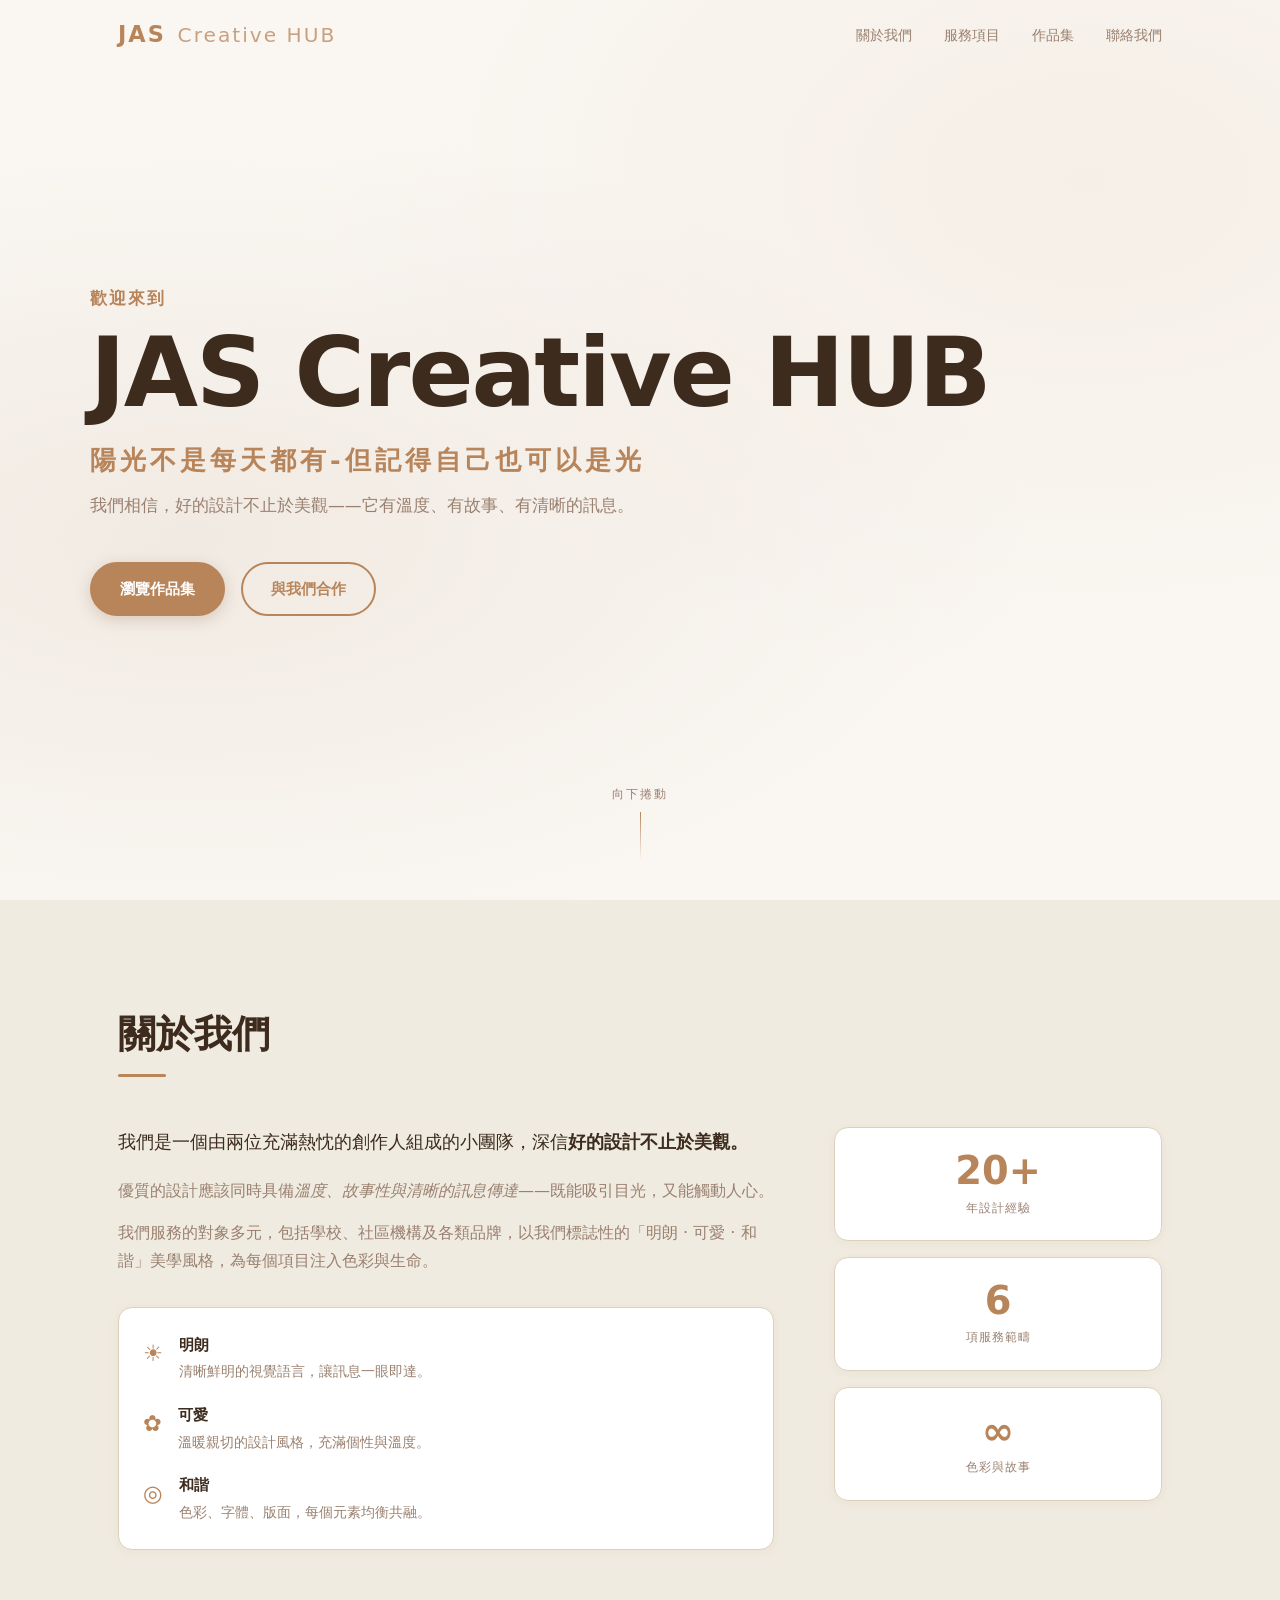
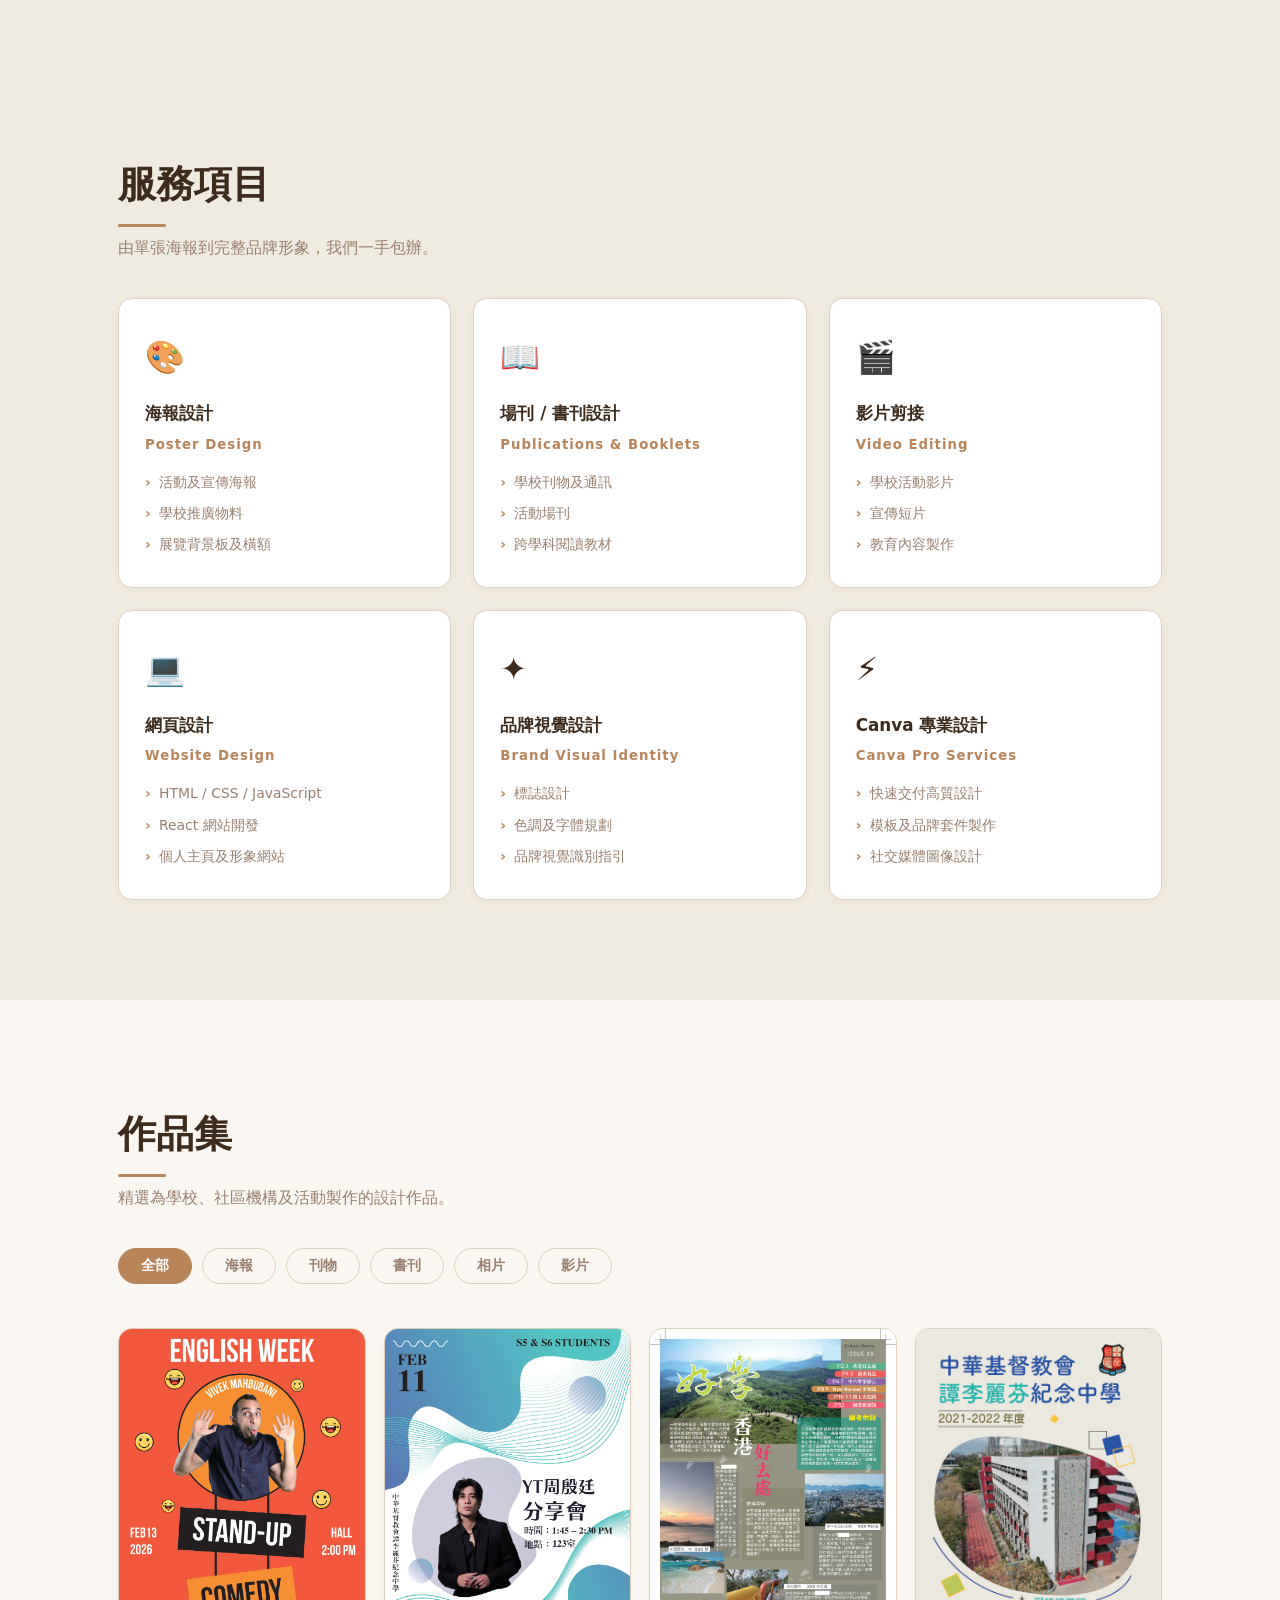
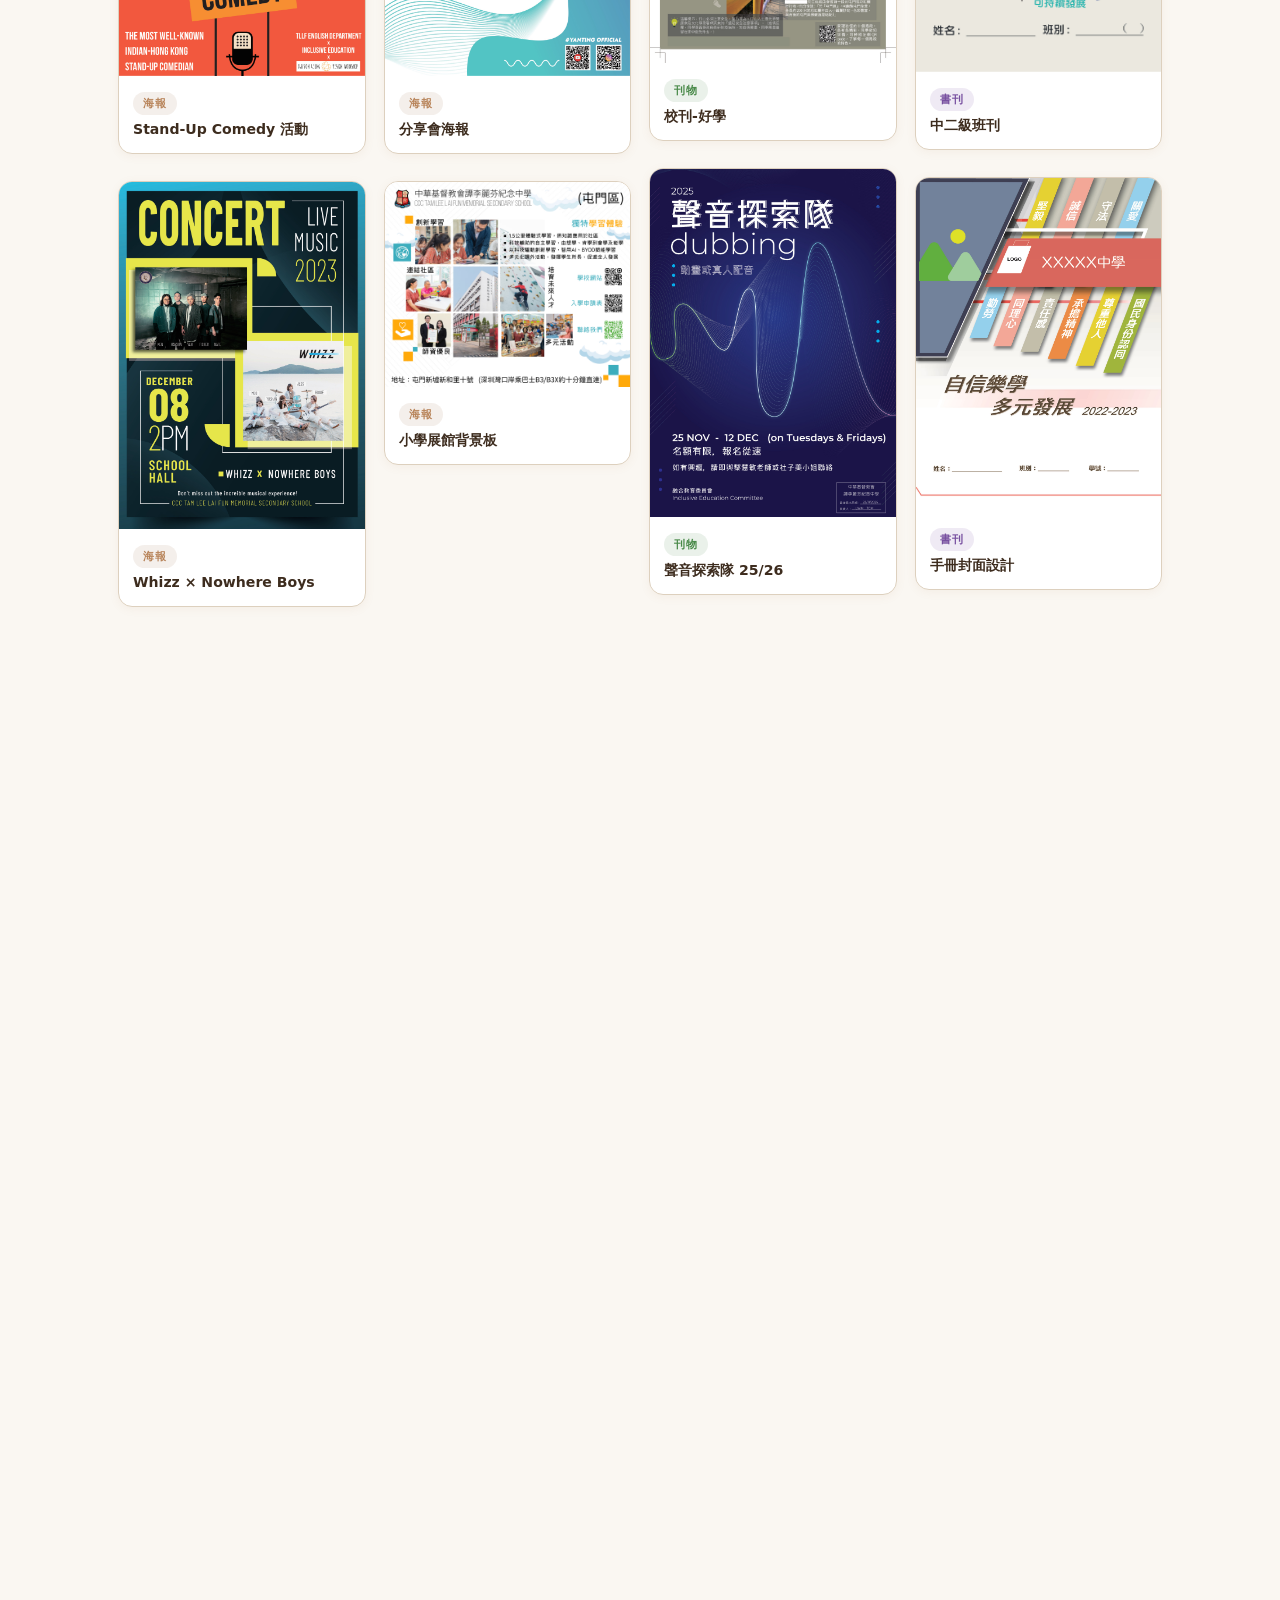
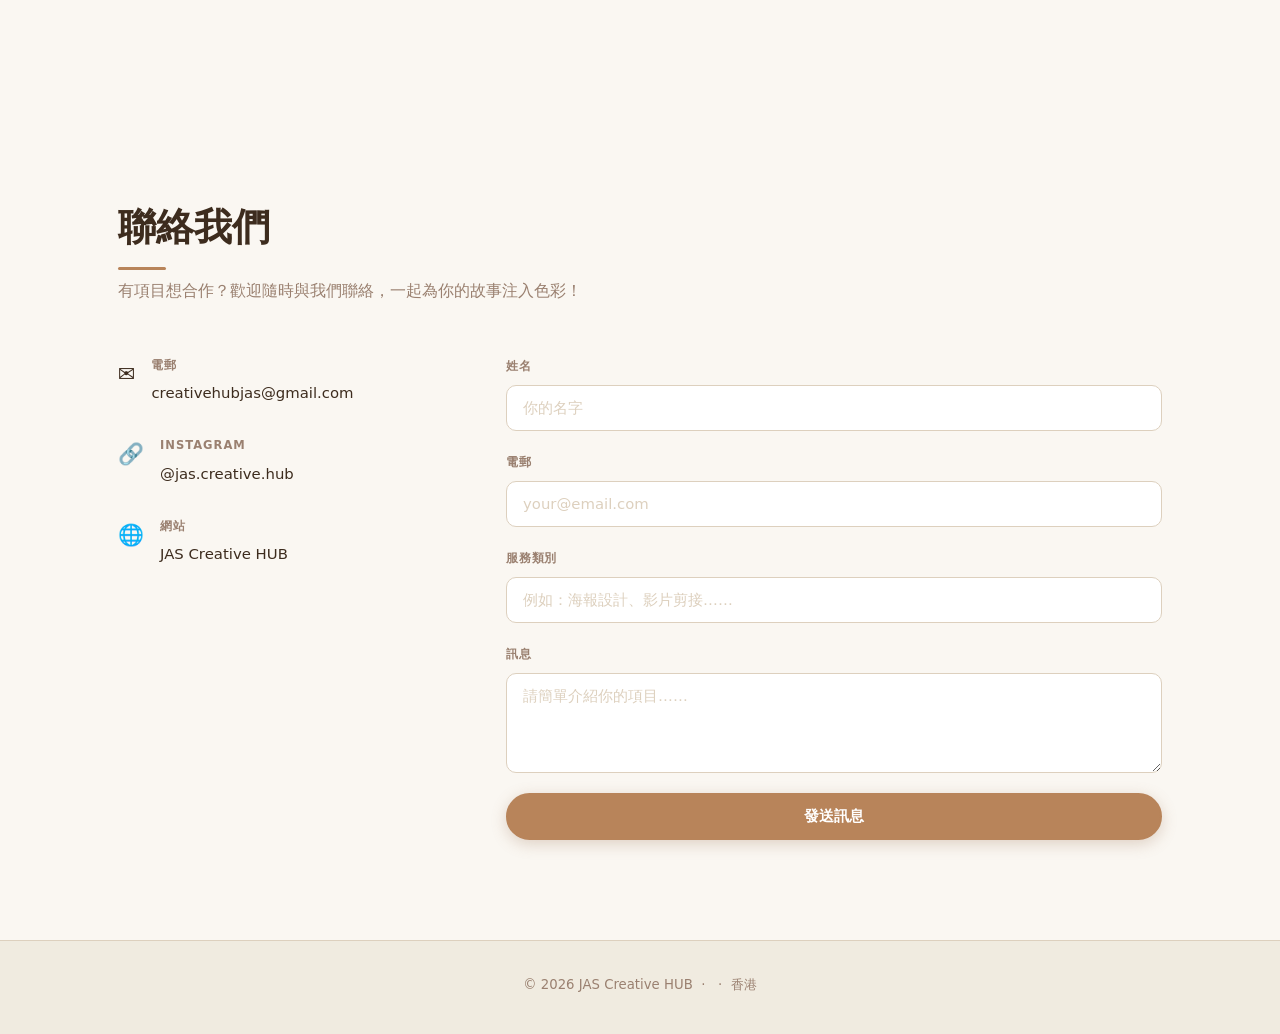
==== jas.html @ 0bac3f9f "Initial commit: Sammi Kwok portfolio + JAS Creative HUB website" ====
<!DOCTYPE html>
<html lang="zh-HK">
<head>
  <meta charset="UTF-8" />
  <meta name="viewport" content="width=device-width, initial-scale=1.0" />
  <title>JAS Creative HUB — 明朗 · 可愛 · 和諧</title>
  <link rel="stylesheet" href="css/style.css" />
  <link rel="stylesheet" href="css/jas.css" />
</head>
<body>

  <!-- Navigation -->
  <nav id="navbar">
    <div class="nav-container">
      <a href="#hero" class="nav-logo">JAS <span>Creative HUB</span></a>
      <ul class="nav-links">
        <li><a href="#about">關於我們</a></li>
        <li><a href="#services">服務項目</a></li>
        <li><a href="#works">作品集</a></li>
        <li><a href="#contact">聯絡我們</a></li>
     
      </ul>
      <button class="nav-toggle" id="navToggle" aria-label="Toggle menu">
        <span></span><span></span><span></span>
      </button>
    </div>
  </nav>

  <!-- Hero -->
  <section id="hero" class="jas-hero">
    <div class="hero-content">
      <p class="hero-greeting">歡迎來到</p>
      <h1 class="hero-name">JAS Creative HUB</h1>
      <p class="hero-title jas-slogan">陽光不是每天都有-但記得自己也可以是光</p>
      <p class="hero-sub">我們相信，好的設計不止於美觀——它有溫度、有故事、有清晰的訊息。</p>
      <div class="hero-actions">
        <a href="#works" class="btn btn-primary">瀏覽作品集</a>
        <a href="#contact" class="btn btn-outline">與我們合作</a>
      </div>
    </div>
    <div class="hero-scroll">
      <span>向下捲動</span>
      <div class="scroll-line"></div>
    </div>
  </section>

  <!-- About -->
  <section id="about">
    <div class="container">
      <h2 class="section-title">關於我們</h2>
      <div class="jas-about-grid">
        <div class="jas-about-text">
          <p class="jas-lead">我們是一個由兩位充滿熱忱的創作人組成的小團隊，深信<strong>好的設計不止於美觀。</strong></p>
          <p>優質的設計應該同時具備<em>溫度、故事性與清晰的訊息傳達</em>——既能吸引目光，又能觸動人心。</p>
          <p>我們服務的對象多元，包括學校、社區機構及各類品牌，以我們標誌性的「明朗 · 可愛 · 和諧」美學風格，為每個項目注入色彩與生命。</p>
          <div class="jas-values">
            <div class="jas-value-item">
              <span class="jas-value-icon">☀</span>
              <div>
                <strong>明朗</strong>
                <p>清晰鮮明的視覺語言，讓訊息一眼即達。</p>
              </div>
            </div>
            <div class="jas-value-item">
              <span class="jas-value-icon">✿</span>
              <div>
                <strong>可愛</strong>
                <p>溫暖親切的設計風格，充滿個性與溫度。</p>
              </div>
            </div>
            <div class="jas-value-item">
              <span class="jas-value-icon">◎</span>
              <div>
                <strong>和諧</strong>
                <p>色彩、字體、版面，每個元素均衡共融。</p>
              </div>
            </div>
          </div>
        </div>
        <div class="jas-about-aside">
          <div class="jas-stat-card">
            <span class="jas-stat-num">20+</span>
            <span class="jas-stat-label">年設計經驗</span>
          </div>
          <div class="jas-stat-card">
            <span class="jas-stat-num">6</span>
            <span class="jas-stat-label">項服務範疇</span>
          </div>
          <div class="jas-stat-card">
            <span class="jas-stat-num">∞</span>
            <span class="jas-stat-label">色彩與故事</span>
          </div>
        </div>
      </div>
    </div>
  </section>

  <!-- Services -->
  <section id="services">
    <div class="container">
      <h2 class="section-title">服務項目</h2>
      <p class="works-subtitle">由單張海報到完整品牌形象，我們一手包辦。</p>
      <div class="services-grid">

        <div class="service-card">
          <div class="service-icon">🎨</div>
          <h3>海報設計</h3>
          <p>Poster Design</p>
          <ul>
            <li>活動及宣傳海報</li>
            <li>學校推廣物料</li>
            <li>展覽背景板及橫額</li>
          </ul>
        </div>

        <div class="service-card">
          <div class="service-icon">📖</div>
          <h3>場刊 / 書刊設計</h3>
          <p>Publications &amp; Booklets</p>
          <ul>
            <li>學校刊物及通訊</li>
            <li>活動場刊</li>
            <li>跨學科閱讀教材</li>
          </ul>
        </div>

        <div class="service-card">
          <div class="service-icon">🎬</div>
          <h3>影片剪接</h3>
          <p>Video Editing</p>
          <ul>
            <li>學校活動影片</li>
            <li>宣傳短片</li>
            <li>教育內容製作</li>
          </ul>
        </div>

        <div class="service-card">
          <div class="service-icon">💻</div>
          <h3>網頁設計</h3>
          <p>Website Design</p>
          <ul>
            <li>HTML / CSS / JavaScript</li>
            <li>React 網站開發</li>
            <li>個人主頁及形象網站</li>
          </ul>
        </div>

        <div class="service-card">
          <div class="service-icon">✦</div>
          <h3>品牌視覺設計</h3>
          <p>Brand Visual Identity</p>
          <ul>
            <li>標誌設計</li>
            <li>色調及字體規劃</li>
            <li>品牌視覺識別指引</li>
          </ul>
        </div>

        <div class="service-card">
          <div class="service-icon">⚡</div>
          <h3>Canva 專業設計</h3>
          <p>Canva Pro Services</p>
          <ul>
            <li>快速交付高質設計</li>
            <li>模板及品牌套件製作</li>
            <li>社交媒體圖像設計</li>
          </ul>
        </div>

      </div>
    </div>
  </section>

  <!-- Works -->
  <section id="works">
    <div class="container">
      <h2 class="section-title">作品集</h2>
      <p class="works-subtitle">精選為學校、社區機構及活動製作的設計作品。</p>

      <div class="works-filter">
        <button class="filter-btn active" data-filter="all">全部</button>
        <button class="filter-btn" data-filter="poster">海報</button>
        <button class="filter-btn" data-filter="publication">刊物</button>
        <button class="filter-btn" data-filter="booklet">書刊</button>
        <button class="filter-btn" data-filter="photo">相片</button>
        <button class="filter-btn" data-filter="video">影片</button>
      </div>

      <div class="works-grid" id="worksGrid">

        <!-- Posters -->
        <div class="work-item" data-category="poster" data-src="Jas/stand-up-comedy-poster.pdf" data-type="pdf" data-title="Stand-Up Comedy 活動海報">
          <div class="work-preview">
            <img src="Jas/thumbs/stand-up-comedy-poster.jpg" alt="Stand-Up Comedy 活動海報" loading="lazy" />
            <div class="work-overlay"><span>查看</span></div>
          </div>
          <div class="work-meta"><span class="work-tag">海報</span><h3>Stand-Up Comedy 活動</h3></div>
        </div>

        <div class="work-item" data-category="poster" data-src="Jas/whizz-nowhere-boys-poster.pdf" data-type="pdf" data-title="Whizz × Nowhere Boys 海報">
          <div class="work-preview">
            <img src="Jas/thumbs/whizz-nowhere-boys-poster.jpg" alt="Whizz × Nowhere Boys 海報" loading="lazy" />
            <div class="work-overlay"><span>查看</span></div>
          </div>
          <div class="work-meta"><span class="work-tag">海報</span><h3>Whizz × Nowhere Boys</h3></div>
        </div>

  

        <div class="work-item" data-category="poster" data-src="Jas/smart-campus-2025-ai-poster.pdf" data-type="pdf" data-title="智慧校園 2025 AI 海報">
          <div class="work-preview">
            <img src="Jas/thumbs/smart-campus-2025-ai-poster.jpg" alt="智慧校園 2025 AI 海報" loading="lazy" />
            <div class="work-overlay"><span>查看</span></div>
          </div>
          <div class="work-meta"><span class="work-tag">海報</span><h3>智慧校園 2025 AI</h3></div>
        </div>

        <div class="work-item" data-category="poster" data-src="Jas/live-music-poster.pdf" data-type="pdf" data-title="現場音樂活動海報">
          <div class="work-preview">
            <img src="Jas/thumbs/live-music-poster.jpg" alt="現場音樂活動海報" loading="lazy" />
            <div class="work-overlay"><span>查看</span></div>
          </div>
          <div class="work-meta"><span class="work-tag">海報</span><h3>現場音樂活動</h3></div>
        </div>

        <div class="work-item" data-category="poster" data-src="Jas/sharing-session-poster.pdf" data-type="pdf" data-title="分享會海報">
          <div class="work-preview">
            <img src="Jas/thumbs/sharing-session-poster.jpg" alt="分享會海報" loading="lazy" />
            <div class="work-overlay"><span>查看</span></div>
          </div>
          <div class="work-meta"><span class="work-tag">海報</span><h3>分享會海報</h3></div>
        </div>

        <div class="work-item" data-category="poster" data-src="Jas/primary-exhibition-backdrop.pdf" data-type="pdf" data-title="小學展館背景板">
          <div class="work-preview">
            <img src="Jas/thumbs/primary-exhibition-backdrop.jpg" alt="小學展館背景板" loading="lazy" />
            <div class="work-overlay"><span>查看</span></div>
          </div>
          <div class="work-meta"><span class="work-tag">海報</span><h3>小學展館背景板</h3></div>
        </div>

        <div class="work-item" data-category="poster" data-src="Jas/event-banner-april.pdf" data-type="pdf" data-title="活動橫額">
          <div class="work-preview">
            <img src="Jas/thumbs/event-banner-april.jpg" alt="活動橫額" loading="lazy" />
            <div class="work-overlay"><span>查看</span></div>
          </div>
          <div class="work-meta"><span class="work-tag">海報</span><h3>活動橫額</h3></div>
        </div>

        <!-- Publications -->
        <div class="work-item" data-category="publication" data-src="Jas/newsletter-issue31-reading-joy.pdf" data-type="pdf" data-title="校刊—書出快樂">
          <div class="work-preview">
            <img src="Jas/thumbs/newsletter-issue31-reading-joy.jpg" alt="校刊第 31 期" loading="lazy" />
            <div class="work-overlay"><span>查看</span></div>
          </div>
          <div class="work-meta"><span class="work-tag work-tag--publication">刊物</span><h3>校刊—書出快樂</h3></div>
        </div>

        <div class="work-item" data-category="publication" data-src="Jas/newsletter-issue34-p1-2.pdf" data-type="pdf" data-title="校刊-好學">
          <div class="work-preview">
            <img src="Jas/thumbs/newsletter-issue34-p1-2.jpg" alt="校刊第 34 期" loading="lazy" />
            <div class="work-overlay"><span>查看</span></div>
          </div>
          <div class="work-meta"><span class="work-tag work-tag--publication">刊物</span><h3>校刊-好學</h3></div>
        </div>

        <div class="work-item" data-category="publication" data-src="Jas/school-publication.pdf" data-type="pdf" data-title="學校刊物">
          <div class="work-preview">
            <img src="Jas/thumbs/school-publication.jpg" alt="學校刊物" loading="lazy" />
            <div class="work-overlay"><span>查看</span></div>
          </div>
          <div class="work-meta"><span class="work-tag work-tag--publication">刊物</span><h3>校刊-好學</h3></div>
        </div>

        <div class="work-item" data-category="publication" data-src="Jas/sound-exploration-team-2526.pdf" data-type="pdf" data-title="聲音探索隊 25/26">
          <div class="work-preview">
            <img src="Jas/thumbs/sound-exploration-team-2526.jpg" alt="聲音探索隊 25/26" loading="lazy" />
            <div class="work-overlay"><span>查看</span></div>
          </div>
          <div class="work-meta"><span class="work-tag work-tag--publication">刊物</span><h3>聲音探索隊 25/26</h3></div>
        </div>

        <!-- Booklets -->
        <div class="work-item" data-category="booklet" data-src="Jas/art-tech-exhibition-a4.pdf" data-type="pdf" data-title="書畫及科技創作作品展場刊（A4）">
          <div class="work-preview">
            <img src="Jas/thumbs/art-tech-exhibition-a4.jpg" alt="書畫及科技創作作品展場刊 A4" loading="lazy" />
            <div class="work-overlay"><span>查看</span></div>
          </div>
          <div class="work-meta"><span class="work-tag work-tag--booklet">場刊</span><h3>展覽場刊</h3></div>
        </div>

        <div class="work-item" data-category="booklet" data-src="Jas/art-tech-exhibition.pdf" data-type="pdf" data-title="書畫及科技創作作品展場刊">
          <div class="work-preview">
            <img src="Jas/thumbs/art-tech-exhibition.jpg" alt="書畫及科技創作作品展場刊" loading="lazy" />
            <div class="work-overlay"><span>查看</span></div>
          </div>
          <div class="work-meta"><span class="work-tag work-tag--booklet">場刊</span><h3>展覽場刊</h3></div>
        </div>

        <div class="work-item" data-category="booklet" data-src="Jas/secondary-2-booklet.pdf" data-type="pdf" data-title="中二級班刊">
          <div class="work-preview">
            <img src="Jas/thumbs/secondary-2-booklet.jpg" alt="中二級班刊" loading="lazy" />
            <div class="work-overlay"><span>查看</span></div>
          </div>
          <div class="work-meta"><span class="work-tag work-tag--booklet">書刊</span><h3>中二級班刊</h3></div>
        </div>

        <div class="work-item" data-category="booklet" data-src="Jas/handbook-cover.jpg" data-type="image" data-title="手冊封面設計">
          <div class="work-preview">
            <img src="Jas/handbook-cover.jpg" alt="手冊封面設計" loading="lazy" />
            <div class="work-overlay"><span>查看</span></div>
          </div>
          <div class="work-meta"><span class="work-tag work-tag--booklet">書刊</span><h3>手冊封面設計</h3></div>
        </div>

        <!-- Video -->
        <div class="work-item" data-category="video" data-src="Jas/video/school-video-2025.mp4" data-type="video" data-title="學校宣傳短片 2025">
          <div class="work-preview work-preview--video">
            <video class="video-thumb" src="Jas/video/school-video-2025.mp4" preload="metadata" muted playsinline></video>
            <div class="work-overlay video-play-btn"><span>▶ 播放</span></div>
          </div>
          <div class="work-meta"><span class="work-tag work-tag--video">影片</span><h3>學校宣傳短片 2025</h3></div>
        </div>
		
		 <div class="work-item" data-category="video" data-src="Jas/video/school-video-35.mp4" data-type="video" data-title="學校35周年">
          <div class="work-preview work-preview--video">
            <video class="video-thumb" src="Jas/video/school-video-35.mp4" preload="metadata" muted playsinline></video>
            <div class="work-overlay video-play-btn"><span>▶ 播放</span></div>
          </div>
          <div class="work-meta"><span class="work-tag work-tag--video">影片</span><h3>學校35周年</h3></div>
        </div>
		
		

        <!-- Photos -->
        <div class="work-item" data-category="photo" data-src="Jas/music-concert-screen.jpg" data-type="image" data-title="音樂會屏幕設計">
          <div class="work-preview">
            <img src="Jas/music-concert-screen.jpg" alt="音樂會屏幕設計" loading="lazy" />
            <div class="work-overlay"><span>查看</span></div>
          </div>
          <div class="work-meta"><span class="work-tag work-tag--photo">相片</span><h3>音樂會屏幕設計</h3></div>
        </div>

        <div class="work-item" data-category="photo" data-src="Jas/school-display-1.png" data-type="image" data-title="學校展示 1">
          <div class="work-preview">
            <img src="Jas/school-display-1.png" alt="學校展示 1" loading="lazy" />
            <div class="work-overlay"><span>查看</span></div>
          </div>
          <div class="work-meta"><span class="work-tag work-tag--photo">書刊</span><h3>好學展示</h3></div>
        </div>

        <div class="work-item" data-category="photo" data-src="Jas/school-display-2.png" data-type="image" data-title="學校展示 2">
          <div class="work-preview">
            <img src="Jas/school-display-2.png" alt="學校展示 2" loading="lazy" />
            <div class="work-overlay"><span>查看</span></div>
          </div>
          <div class="work-meta"><span class="work-tag work-tag--photo">書刊</span><h3>跨課程閱讀讀本</h3></div>
        </div>

        <div class="work-item" data-category="photo" data-src="Jas/school-display-3.png" data-type="image" data-title="學校展示 3">
          <div class="work-preview">
            <img src="Jas/school-display-3.png" alt="學校展示 3" loading="lazy" />
            <div class="work-overlay"><span>查看</span></div>
          </div>
          <div class="work-meta"><span class="work-tag work-tag--photo">書刊</span><h3>跨課程閱讀讀本內頁</h3></div>
        </div>

      </div>
    </div>
  </section>

  <!-- Lightbox -->
  <div class="lightbox" id="lightbox" role="dialog" aria-modal="true">
    <div class="lightbox-overlay" id="lightboxOverlay"></div>
    <div class="lightbox-box">
      <button class="lightbox-close" id="lightboxClose" aria-label="關閉">✕</button>
      <p class="lightbox-title" id="lightboxTitle"></p>
      <div class="lightbox-body" id="lightboxBody"></div>
    </div>
  </div>

  <!-- Contact -->
  <section id="contact">
    <div class="container">
      <h2 class="section-title">聯絡我們</h2>
      <p class="contact-subtitle">有項目想合作？歡迎隨時與我們聯絡，一起為你的故事注入色彩！</p>
      <div class="contact-grid">

        <div class="contact-info">
          <div class="contact-item">
            <span class="contact-icon">✉</span>
            <div>
              <strong>電郵</strong>
              <a href="mailto:creativehubjas@gmail.com">creativehubjas@gmail.com</a>
            </div>
          </div>
          <div class="contact-item">
            <span class="contact-icon">🔗</span>
            <div>
              <strong>Instagram</strong>
              <a href="#" target="_blank">@jas.creative.hub</a>
            </div>
          </div>
          <div class="contact-item">
            <span class="contact-icon">🌐</span>
            <div>
              <strong>網站</strong>
              <a href="https://creativehubjas-lab.github.io/jas-creative-hub/" target="_blank">JAS Creative HUB</a>
            </div>
          </div>
        </div>

        <form class="contact-form" id="contactForm">
          <div class="form-group">
            <label for="name">姓名</label>
            <input type="text" id="name" name="name" placeholder="你的名字" required />
          </div>
          <div class="form-group">
            <label for="email">電郵</label>
            <input type="email" id="email" name="email" placeholder="your@email.com" required />
          </div>
          <div class="form-group">
            <label for="service">服務類別</label>
            <input type="text" id="service" name="service" placeholder="例如：海報設計、影片剪接……" />
          </div>
          <div class="form-group">
            <label for="message">訊息</label>
            <textarea id="message" name="message" rows="4" placeholder="請簡單介紹你的項目……" required></textarea>
          </div>
          <button type="submit" class="btn btn-primary">發送訊息</button>
        </form>

      </div>
    </div>
  </section>

  <!-- Footer -->
  <footer>
    <p>© 2026 JAS Creative HUB &nbsp;·&nbsp; &nbsp;·&nbsp; 香港</p>
    <p style="margin-top:6px;font-size:0.78rem;">
     
    </p>
  </footer>

  <script src="js/jas.js"></script>
</body>
</html>
---- css/style.css ----
/* ===== CSS Variables — Milk Tea Theme ===== */
:root {
  --bg: #faf7f2;
  --bg-secondary: #f0ebe0;
  --bg-card: #ffffff;
  --accent: #a0785a;
  --accent-hover: #8b6347;
  --accent-light: rgba(160, 120, 90, 0.12);
  --text: #3d2c1e;
  --text-muted: #9a8070;
  --border: #ddd0be;
  --shadow: rgba(160, 120, 90, 0.08);
  --nav-height: 70px;
  --radius: 14px;
  --transition: 0.3s ease;
}

/* ===== Reset ===== */
*, *::before, *::after { box-sizing: border-box; margin: 0; padding: 0; }

html { scroll-behavior: smooth; scroll-padding-top: var(--nav-height); }

body {
  font-family: 'Segoe UI', system-ui, -apple-system, sans-serif;
  background: var(--bg);
  color: var(--text);
  line-height: 1.75;
  overflow-x: hidden;
}

a { color: var(--accent); text-decoration: none; transition: color var(--transition); }
a:hover { color: var(--accent-hover); }

/* ===== Utility ===== */
.container {
  max-width: 1100px;
  margin: 0 auto;
  padding: 0 28px;
}

section { padding: 100px 0; }

.section-title {
  font-size: clamp(1.8rem, 4vw, 2.4rem);
  font-weight: 700;
  margin-bottom: 60px;
  color: var(--text);
  position: relative;
  display: inline-block;
}

.section-title::after {
  content: '';
  position: absolute;
  bottom: -10px;
  left: 0;
  width: 48px;
  height: 3px;
  background: var(--accent);
  border-radius: 2px;
}

/* ===== Buttons ===== */
.btn {
  display: inline-block;
  padding: 12px 28px;
  border-radius: 50px;
  font-size: 0.92rem;
  font-weight: 600;
  cursor: pointer;
  transition: all var(--transition);
  border: 2px solid transparent;
}

.btn-primary {
  background: var(--accent);
  color: #fff;
  border-color: var(--accent);
  box-shadow: 0 4px 15px rgba(160, 120, 90, 0.3);
}

.btn-primary:hover {
  background: var(--accent-hover);
  border-color: var(--accent-hover);
  color: #fff;
  transform: translateY(-2px);
  box-shadow: 0 6px 20px rgba(160, 120, 90, 0.4);
}

.btn-outline {
  background: transparent;
  color: var(--accent);
  border-color: var(--accent);
}

.btn-outline:hover {
  background: var(--accent);
  color: #fff;
  transform: translateY(-2px);
}

.btn-sm {
  padding: 7px 18px;
  font-size: 0.83rem;
}

/* ===== Navbar ===== */
#navbar {
  position: fixed;
  top: 0;
  width: 100%;
  height: var(--nav-height);
  z-index: 1000;
  transition: background var(--transition), box-shadow var(--transition);
}

#navbar.scrolled {
  background: rgba(250, 247, 242, 0.95);
  backdrop-filter: blur(12px);
  box-shadow: 0 1px 0 var(--border), 0 4px 20px var(--shadow);
}

.nav-container {
  max-width: 1100px;
  margin: 0 auto;
  padding: 0 28px;
  height: 100%;
  display: flex;
  align-items: center;
  justify-content: space-between;
}

.nav-logo {
  font-size: 1.4rem;
  font-weight: 800;
  color: var(--accent);
  letter-spacing: 2px;
}

.nav-links {
  display: flex;
  gap: 32px;
  list-style: none;
}

.nav-links a {
  color: var(--text-muted);
  font-size: 0.88rem;
  font-weight: 500;
  position: relative;
}

.nav-links a::after {
  content: '';
  position: absolute;
  bottom: -4px;
  left: 0;
  width: 0;
  height: 2px;
  background: var(--accent);
  border-radius: 2px;
  transition: width var(--transition);
}

.nav-links a:hover,
.nav-links a.active {
  color: var(--text);
}

.nav-links a:hover::after,
.nav-links a.active::after { width: 100%; }

.nav-toggle {
  display: none;
  flex-direction: column;
  gap: 5px;
  background: none;
  border: none;
  cursor: pointer;
  padding: 4px;
}

.nav-toggle span {
  display: block;
  width: 24px;
  height: 2px;
  background: var(--text);
  border-radius: 2px;
  transition: all var(--transition);
}

/* ===== Hero ===== */
#hero {
  min-height: 100vh;
  display: flex;
  align-items: center;
  padding: 0 28px;
  position: relative;
  background:
    radial-gradient(ellipse at 15% 60%, rgba(160, 120, 90, 0.1) 0%, transparent 55%),
    radial-gradient(ellipse at 85% 20%, rgba(210, 180, 150, 0.12) 0%, transparent 50%);
}

.hero-content {
  max-width: 1100px;
  margin: 0 auto;
  width: 100%;
}

.hero-greeting {
  color: var(--accent);
  font-size: 1.05rem;
  font-weight: 600;
  letter-spacing: 2px;
  text-transform: uppercase;
  margin-bottom: 10px;
}

.hero-name {
  font-size: clamp(3rem, 9vw, 6rem);
  font-weight: 800;
  line-height: 1.05;
  letter-spacing: -2px;
  color: var(--text);
  margin-bottom: 14px;
}

.hero-title {
  font-size: clamp(1.1rem, 2.5vw, 1.5rem);
  color: var(--accent);
  font-weight: 600;
  margin-bottom: 8px;
}

.hero-sub {
  font-size: clamp(0.9rem, 1.8vw, 1.05rem);
  color: var(--text-muted);
  margin-bottom: 42px;
}

.hero-actions {
  display: flex;
  gap: 16px;
  flex-wrap: wrap;
}

.hero-scroll {
  position: absolute;
  bottom: 40px;
  left: 50%;
  transform: translateX(-50%);
  display: flex;
  flex-direction: column;
  align-items: center;
  gap: 8px;
  color: var(--text-muted);
  font-size: 0.72rem;
  letter-spacing: 2px;
  text-transform: uppercase;
}

.scroll-line {
  width: 1px;
  height: 48px;
  background: linear-gradient(to bottom, var(--accent), transparent);
  animation: scrollPulse 2s ease-in-out infinite;
}

@keyframes scrollPulse {
  0%, 100% { opacity: 0.5; }
  50% { opacity: 1; }
}

/* ===== About ===== */
#about { background: var(--bg-secondary); }

.about-grid {
  display: grid;
  grid-template-columns: 280px 1fr;
  gap: 60px;
  align-items: start;
}

.image-placeholder {
  width: 100%;
  aspect-ratio: 1;
  background: linear-gradient(135deg, #ede8df, #ddd0be);
  border-radius: var(--radius);
  display: flex;
  align-items: center;
  justify-content: center;
  color: var(--text-muted);
  font-size: 0.88rem;
  border: 2px dashed var(--border);
}

.about-text p {
  color: var(--text-muted);
  margin-bottom: 16px;
  font-size: 1rem;
}

.about-info {
  display: grid;
  grid-template-columns: 1fr 1fr;
  gap: 16px;
  margin: 28px 0;
  padding: 24px;
  background: var(--bg-card);
  border-radius: var(--radius);
  border: 1px solid var(--border);
  box-shadow: 0 2px 12px var(--shadow);
}

.info-item { display: flex; flex-direction: column; gap: 4px; }
.info-label { font-size: 0.72rem; color: var(--text-muted); text-transform: uppercase; letter-spacing: 1px; }
.info-value { font-size: 0.93rem; font-weight: 600; color: var(--text); }

/* ===== Skills ===== */
.skills-grid {
  display: grid;
  grid-template-columns: repeat(auto-fit, minmax(230px, 1fr));
  gap: 22px;
}

.skill-category {
  background: var(--bg-card);
  border: 1px solid var(--border);
  border-radius: var(--radius);
  padding: 28px;
  box-shadow: 0 2px 12px var(--shadow);
  transition: border-color var(--transition), transform var(--transition), box-shadow var(--transition);
}

.skill-category:hover {
  border-color: var(--accent);
  transform: translateY(-4px);
  box-shadow: 0 8px 24px rgba(160, 120, 90, 0.14);
}

.skill-category h3 {
  font-size: 0.82rem;
  font-weight: 700;
  color: var(--accent);
  margin-bottom: 16px;
  text-transform: uppercase;
  letter-spacing: 1.5px;
}

.skill-list {
  list-style: none;
  display: flex;
  flex-direction: column;
  gap: 9px;
}

.skill-list li {
  color: var(--text-muted);
  font-size: 0.92rem;
  padding-left: 16px;
  position: relative;
}

.skill-list li::before {
  content: '›';
  position: absolute;
  left: 0;
  color: var(--accent);
  font-weight: 700;
}

/* ===== Experience & Education ===== */
#experience { background: var(--bg-secondary); }

.timeline {
  position: relative;
  padding-left: 36px;
}

.timeline::before {
  content: '';
  position: absolute;
  left: 9px;
  top: 8px;
  bottom: 0;
  width: 2px;
  background: linear-gradient(to bottom, var(--accent), var(--border));
}

.timeline-item {
  position: relative;
  margin-bottom: 44px;
}

.timeline-dot {
  position: absolute;
  left: -31px;
  top: 8px;
  width: 16px;
  height: 16px;
  border-radius: 50%;
  background: var(--accent);
  border: 3px solid var(--bg-secondary);
  box-shadow: 0 0 0 2px var(--accent);
}

#education .timeline-dot {
  border-color: var(--bg);
}

.timeline-content {
  background: var(--bg-card);
  border: 1px solid var(--border);
  border-radius: var(--radius);
  padding: 24px 28px;
  box-shadow: 0 2px 12px var(--shadow);
  transition: border-color var(--transition), box-shadow var(--transition);
}

.timeline-content:hover {
  border-color: var(--accent);
  box-shadow: 0 6px 20px rgba(160, 120, 90, 0.12);
}

.timeline-date {
  font-size: 0.78rem;
  color: var(--accent);
  font-weight: 700;
  text-transform: uppercase;
  letter-spacing: 1px;
}

.timeline-role {
  font-size: 1.08rem;
  font-weight: 700;
  color: var(--text);
  margin: 6px 0 3px;
}

.timeline-company {
  font-size: 0.88rem;
  color: var(--text-muted);
  margin-bottom: 12px;
  font-style: italic;
}

.timeline-desc {
  font-size: 0.9rem;
  color: var(--text-muted);
}

.timeline-list {
  padding-left: 16px;
  display: flex;
  flex-direction: column;
  gap: 6px;
}

.timeline-list li {
  font-size: 0.9rem;
  color: var(--text-muted);
}

/* ===== Awards ===== */
#awards { background: var(--bg-secondary); }

.awards-grid {
  display: grid;
  grid-template-columns: repeat(auto-fill, minmax(260px, 1fr));
  gap: 16px;
}

.award-card {
  background: var(--bg-card);
  border: 1px solid var(--border);
  border-radius: var(--radius);
  padding: 20px 24px;
  display: flex;
  align-items: flex-start;
  gap: 18px;
  box-shadow: 0 2px 10px var(--shadow);
  transition: border-color var(--transition), transform var(--transition);
}

.award-card:hover {
  border-color: var(--accent);
  transform: translateY(-3px);
}

.award-year {
  font-size: 0.78rem;
  font-weight: 700;
  color: var(--bg-card);
  background: var(--accent);
  padding: 4px 10px;
  border-radius: 20px;
  white-space: nowrap;
  flex-shrink: 0;
  align-self: flex-start;
  margin-top: 2px;
}

.award-info h3 {
  font-size: 0.93rem;
  font-weight: 700;
  color: var(--text);
  margin-bottom: 3px;
  line-height: 1.4;
}

.award-info p {
  font-size: 0.8rem;
  color: var(--text-muted);
}

/* ===== Contact ===== */
.contact-subtitle {
  color: var(--text-muted);
  margin-top: -42px;
  margin-bottom: 50px;
  font-size: 0.97rem;
}

.contact-grid {
  display: grid;
  grid-template-columns: 1fr 2fr;
  gap: 60px;
  align-items: start;
}

.contact-info {
  display: flex;
  flex-direction: column;
  gap: 28px;
}

.contact-item {
  display: flex;
  gap: 16px;
  align-items: flex-start;
}

.contact-icon {
  font-size: 1.3rem;
  margin-top: 1px;
}

.contact-item strong {
  display: block;
  font-size: 0.72rem;
  text-transform: uppercase;
  letter-spacing: 1px;
  color: var(--text-muted);
  margin-bottom: 4px;
}

.contact-item a {
  font-size: 0.93rem;
  color: var(--text);
}

.contact-item a:hover { color: var(--accent); }

/* ===== Form ===== */
.contact-form {
  display: flex;
  flex-direction: column;
  gap: 20px;
}

.form-group {
  display: flex;
  flex-direction: column;
  gap: 8px;
}

.form-group label {
  font-size: 0.78rem;
  font-weight: 700;
  color: var(--text-muted);
  text-transform: uppercase;
  letter-spacing: 0.8px;
}

.form-group input,
.form-group textarea {
  background: var(--bg-card);
  border: 1px solid var(--border);
  border-radius: 10px;
  padding: 13px 16px;
  color: var(--text);
  font-size: 0.93rem;
  font-family: inherit;
  transition: border-color var(--transition), box-shadow var(--transition);
  resize: vertical;
}

.form-group input:focus,
.form-group textarea:focus {
  outline: none;
  border-color: var(--accent);
  box-shadow: 0 0 0 3px rgba(160, 120, 90, 0.12);
}

.form-group input::placeholder,
.form-group textarea::placeholder { color: var(--border); }

/* ===== Footer ===== */
footer {
  text-align: center;
  padding: 32px 24px;
  color: var(--text-muted);
  font-size: 0.83rem;
  border-top: 1px solid var(--border);
  background: var(--bg-secondary);
}

/* ===== Works Gallery — Pinterest Masonry ===== */
#works { background: var(--bg); }

.works-subtitle {
  color: var(--text-muted);
  margin-top: -42px;
  margin-bottom: 36px;
  font-size: 0.97rem;
}

.works-filter {
  display: flex;
  flex-wrap: wrap;
  gap: 10px;
  margin-bottom: 44px;
}

.filter-btn {
  padding: 8px 22px;
  border-radius: 50px;
  border: 1.5px solid var(--border);
  background: transparent;
  color: var(--text-muted);
  font-size: 0.85rem;
  font-weight: 600;
  cursor: pointer;
  font-family: inherit;
  transition: all var(--transition);
}

.filter-btn:hover { border-color: var(--accent); color: var(--accent); }
.filter-btn.active { background: var(--accent); border-color: var(--accent); color: #fff; }

/* Masonry via CSS columns */
.works-grid {
  columns: 4 200px;
  column-gap: 18px;
}

.work-item {
  background: var(--bg-card);
  border: 1px solid var(--border);
  border-radius: var(--radius);
  overflow: hidden;
  cursor: pointer;
  break-inside: avoid;
  margin-bottom: 18px;
  display: inline-block;
  width: 100%;
  transition: border-color var(--transition), transform var(--transition), box-shadow var(--transition);
  box-shadow: 0 2px 10px var(--shadow);
}

.work-item:hover {
  border-color: var(--accent);
  transform: translateY(-4px);
  box-shadow: 0 12px 32px rgba(160, 120, 90, 0.18);
}

.work-item.hidden { display: none; }

/* Preview area — natural height */
.work-preview {
  position: relative;
  overflow: hidden;
  background: #f0e8dc;
  line-height: 0;
}

.work-preview img,
.work-preview canvas {
  width: 100%;
  height: auto;
  display: block;
}

/* Hover overlay */
.work-overlay {
  position: absolute;
  inset: 0;
  background: rgba(160, 120, 90, 0);
  display: flex;
  align-items: center;
  justify-content: center;
  transition: background var(--transition);
}

.work-overlay span {
  background: var(--accent);
  color: #fff;
  padding: 8px 20px;
  border-radius: 50px;
  font-size: 0.82rem;
  font-weight: 700;
  letter-spacing: 1px;
  text-transform: uppercase;
  opacity: 0;
  transform: translateY(6px);
  transition: opacity var(--transition), transform var(--transition);
}

.work-item:hover .work-overlay { background: rgba(160, 120, 90, 0.3); }
.work-item:hover .work-overlay span { opacity: 1; transform: translateY(0); }

.work-meta {
  padding: 12px 14px 14px;
}

.work-tag {
  display: inline-block;
  font-size: 0.68rem;
  font-weight: 700;
  text-transform: uppercase;
  letter-spacing: 1px;
  padding: 2px 10px;
  border-radius: 20px;
  margin-bottom: 5px;
  background: rgba(160, 120, 90, 0.12);
  color: var(--accent);
}

.work-tag--publication { background: rgba(80, 140, 80, 0.12); color: #4a8a4a; }
.work-tag--booklet     { background: rgba(120, 80, 160, 0.12); color: #7850a0; }
.work-tag--photo       { background: rgba(80, 120, 160, 0.12); color: #5080a0; }
.work-tag--video       { background: rgba(200, 60, 60, 0.12);  color: #c03c3c; }

/* Video card */
.work-preview--video {
  background: #1a1a2e;
  aspect-ratio: 16 / 9;
}

.video-thumb {
  width: 100%;
  height: 100%;
  object-fit: cover;
  display: block;
}

.video-play-btn span {
  background: rgba(192, 60, 60, 0.9) !important;
  font-size: 0.88rem !important;
  letter-spacing: 1.5px;
}

.work-meta h3 {
  font-size: 0.88rem;
  font-weight: 700;
  color: var(--text);
  line-height: 1.35;
}

/* ===== Lightbox ===== */
.lightbox {
  display: none;
  position: fixed;
  inset: 0;
  z-index: 2000;
  align-items: center;
  justify-content: center;
}

.lightbox.open { display: flex; }

.lightbox-overlay {
  position: absolute;
  inset: 0;
  background: rgba(40, 28, 18, 0.85);
  backdrop-filter: blur(4px);
}

.lightbox-box {
  position: relative;
  z-index: 1;
  background: var(--bg-card);
  border-radius: var(--radius);
  width: 92vw;
  max-width: 1000px;
  max-height: 90vh;
  display: flex;
  flex-direction: column;
  box-shadow: 0 24px 80px rgba(0,0,0,0.4);
  overflow: hidden;
}

.lightbox-close {
  position: absolute;
  top: 14px;
  right: 16px;
  background: var(--bg-secondary);
  border: 1px solid var(--border);
  border-radius: 50%;
  width: 36px;
  height: 36px;
  font-size: 1rem;
  cursor: pointer;
  color: var(--text);
  display: flex;
  align-items: center;
  justify-content: center;
  transition: background var(--transition);
  z-index: 2;
  line-height: 1;
}

.lightbox-close:hover { background: var(--accent); color: #fff; }

.lightbox-title {
  padding: 16px 56px 12px 20px;
  font-size: 0.9rem;
  font-weight: 700;
  color: var(--text-muted);
  border-bottom: 1px solid var(--border);
  flex-shrink: 0;
}

.lightbox-body {
  flex: 1;
  overflow: auto;
  display: flex;
  align-items: center;
  justify-content: center;
  min-height: 300px;
}

.lightbox-body img {
  max-width: 100%;
  max-height: 78vh;
  object-fit: contain;
  display: block;
}

.lightbox-body iframe {
  width: 100%;
  height: 75vh;
  border: none;
  display: block;
}

.lightbox-body video {
  max-width: 100%;
  max-height: 75vh;
  display: block;
  background: #000;
}

/* ===== Fade-in base ===== */
.fade-in {
  opacity: 0;
  transform: translateY(20px);
  transition: opacity 0.5s ease, transform 0.5s ease;
}

.fade-in.visible {
  opacity: 1;
  transform: translateY(0);
}

/* ===== Responsive ===== */
@media (max-width: 900px) {
  .about-grid { grid-template-columns: 1fr; gap: 36px; }
  .image-placeholder { max-width: 220px; }
  .contact-grid { grid-template-columns: 1fr; gap: 40px; }
}

@media (max-width: 768px) {
  section { padding: 70px 0; }

  .nav-links {
    display: none;
    position: absolute;
    top: var(--nav-height);
    left: 0;
    width: 100%;
    flex-direction: column;
    background: rgba(250, 247, 242, 0.98);
    padding: 20px 28px 30px;
    gap: 18px;
    border-bottom: 1px solid var(--border);
    box-shadow: 0 8px 20px var(--shadow);
  }

  .nav-links.open { display: flex; }
  .nav-toggle { display: flex; }

  .about-info { grid-template-columns: 1fr; }

  .hero-actions { flex-direction: column; width: fit-content; }

  .awards-grid { grid-template-columns: 1fr; }
}
---- css/jas.css ----
/* ===== JAS Creative HUB — overrides on top of style.css ===== */

/* Slightly warmer accent for JAS */
:root {
  --accent:       #b8845a;
  --accent-hover: #9e6e45;
  --accent-light: rgba(184, 132, 90, 0.12);
  --shadow:       rgba(184, 132, 90, 0.08);
}

/* Nav logo — two-tone */
.nav-logo span {
  font-weight: 400;
  opacity: 0.75;
  font-size: 0.9em;
  margin-left: 2px;
}

/* Nav external link */
.nav-link-external {
  border: 1.5px solid var(--border);
  padding: 4px 12px;
  border-radius: 50px;
  font-size: 0.82rem !important;
  color: var(--text-muted) !important;
  transition: border-color var(--transition), color var(--transition);
}
.nav-link-external:hover {
  border-color: var(--accent);
  color: var(--accent) !important;
}
.nav-link-external::after { display: none !important; }

/* Hero — JAS variant */
.jas-hero {
  background:
    radial-gradient(ellipse at 10% 70%, rgba(184, 132, 90, 0.1) 0%, transparent 55%),
    radial-gradient(ellipse at 90% 20%, rgba(220, 190, 150, 0.12) 0%, transparent 50%),
    radial-gradient(ellipse at 50% 50%, rgba(255, 240, 220, 0.3) 0%, transparent 70%);
}

.jas-slogan {
  font-size: clamp(1.1rem, 2.5vw, 1.6rem) !important;
  letter-spacing: 4px;
  color: var(--accent) !important;
  font-weight: 700;
}

/* ===== About — JAS layout ===== */
.jas-about-grid {
  display: grid;
  grid-template-columns: 2fr 1fr;
  gap: 60px;
  align-items: start;
}

.jas-lead {
  font-size: 1.15rem;
  color: var(--text) !important;
  line-height: 1.6;
  margin-bottom: 20px !important;
}

.jas-about-text p {
  color: var(--text-muted);
  margin-bottom: 14px;
}

.jas-values {
  display: flex;
  flex-direction: column;
  gap: 18px;
  margin-top: 32px;
  padding: 24px;
  background: var(--bg-card);
  border: 1px solid var(--border);
  border-radius: var(--radius);
  box-shadow: 0 2px 12px var(--shadow);
}

.jas-value-item {
  display: flex;
  gap: 16px;
  align-items: flex-start;
}

.jas-value-icon {
  font-size: 1.4rem;
  flex-shrink: 0;
  margin-top: 2px;
  color: var(--accent);
}

.jas-value-item strong {
  display: block;
  font-size: 0.95rem;
  color: var(--text);
  margin-bottom: 2px;
}

.jas-value-item p {
  font-size: 0.85rem;
  color: var(--text-muted);
  margin: 0 !important;
}

/* Stat cards */
.jas-about-aside {
  display: flex;
  flex-direction: column;
  gap: 16px;
  position: sticky;
  top: 90px;
}

.jas-stat-card {
  background: var(--bg-card);
  border: 1px solid var(--border);
  border-radius: var(--radius);
  padding: 24px 20px;
  text-align: center;
  box-shadow: 0 2px 12px var(--shadow);
  transition: border-color var(--transition), transform var(--transition);
}

.jas-stat-card:hover {
  border-color: var(--accent);
  transform: translateY(-3px);
}

.jas-stat-num {
  display: block;
  font-size: 2.4rem;
  font-weight: 800;
  color: var(--accent);
  line-height: 1;
  margin-bottom: 8px;
}

.jas-stat-label {
  display: block;
  font-size: 0.78rem;
  color: var(--text-muted);
  text-transform: uppercase;
  letter-spacing: 1px;
  line-height: 1.4;
}

/* ===== Services ===== */
#services { background: var(--bg-secondary); }

.services-grid {
  display: grid;
  grid-template-columns: repeat(auto-fill, minmax(280px, 1fr));
  gap: 22px;
}

.service-card {
  background: var(--bg-card);
  border: 1px solid var(--border);
  border-radius: var(--radius);
  padding: 30px 26px;
  box-shadow: 0 2px 12px var(--shadow);
  transition: border-color var(--transition), transform var(--transition), box-shadow var(--transition);
}

.service-card:hover {
  border-color: var(--accent);
  transform: translateY(-5px);
  box-shadow: 0 10px 28px rgba(184, 132, 90, 0.15);
}

.service-icon {
  font-size: 2rem;
  margin-bottom: 14px;
  display: block;
}

.service-card h3 {
  font-size: 1.05rem;
  font-weight: 700;
  color: var(--text);
  margin-bottom: 4px;
}

.service-card > p {
  font-size: 0.83rem;
  color: var(--accent);
  font-weight: 600;
  letter-spacing: 1px;
  margin-bottom: 14px;
}

.service-card ul {
  list-style: none;
  padding: 0;
  display: flex;
  flex-direction: column;
  gap: 7px;
}

.service-card ul li {
  font-size: 0.87rem;
  color: var(--text-muted);
  padding-left: 14px;
  position: relative;
}

.service-card ul li::before {
  content: '›';
  position: absolute;
  left: 0;
  color: var(--accent);
  font-weight: 700;
}

/* ===== Responsive ===== */
@media (max-width: 900px) {
  .jas-about-grid {
    grid-template-columns: 1fr;
    gap: 36px;
  }

  .jas-about-aside {
    flex-direction: row;
    position: static;
  }

  .jas-stat-card { flex: 1; }
}

@media (max-width: 600px) {
  .jas-about-aside { flex-direction: column; }
  .jas-slogan { letter-spacing: 2px; }
}
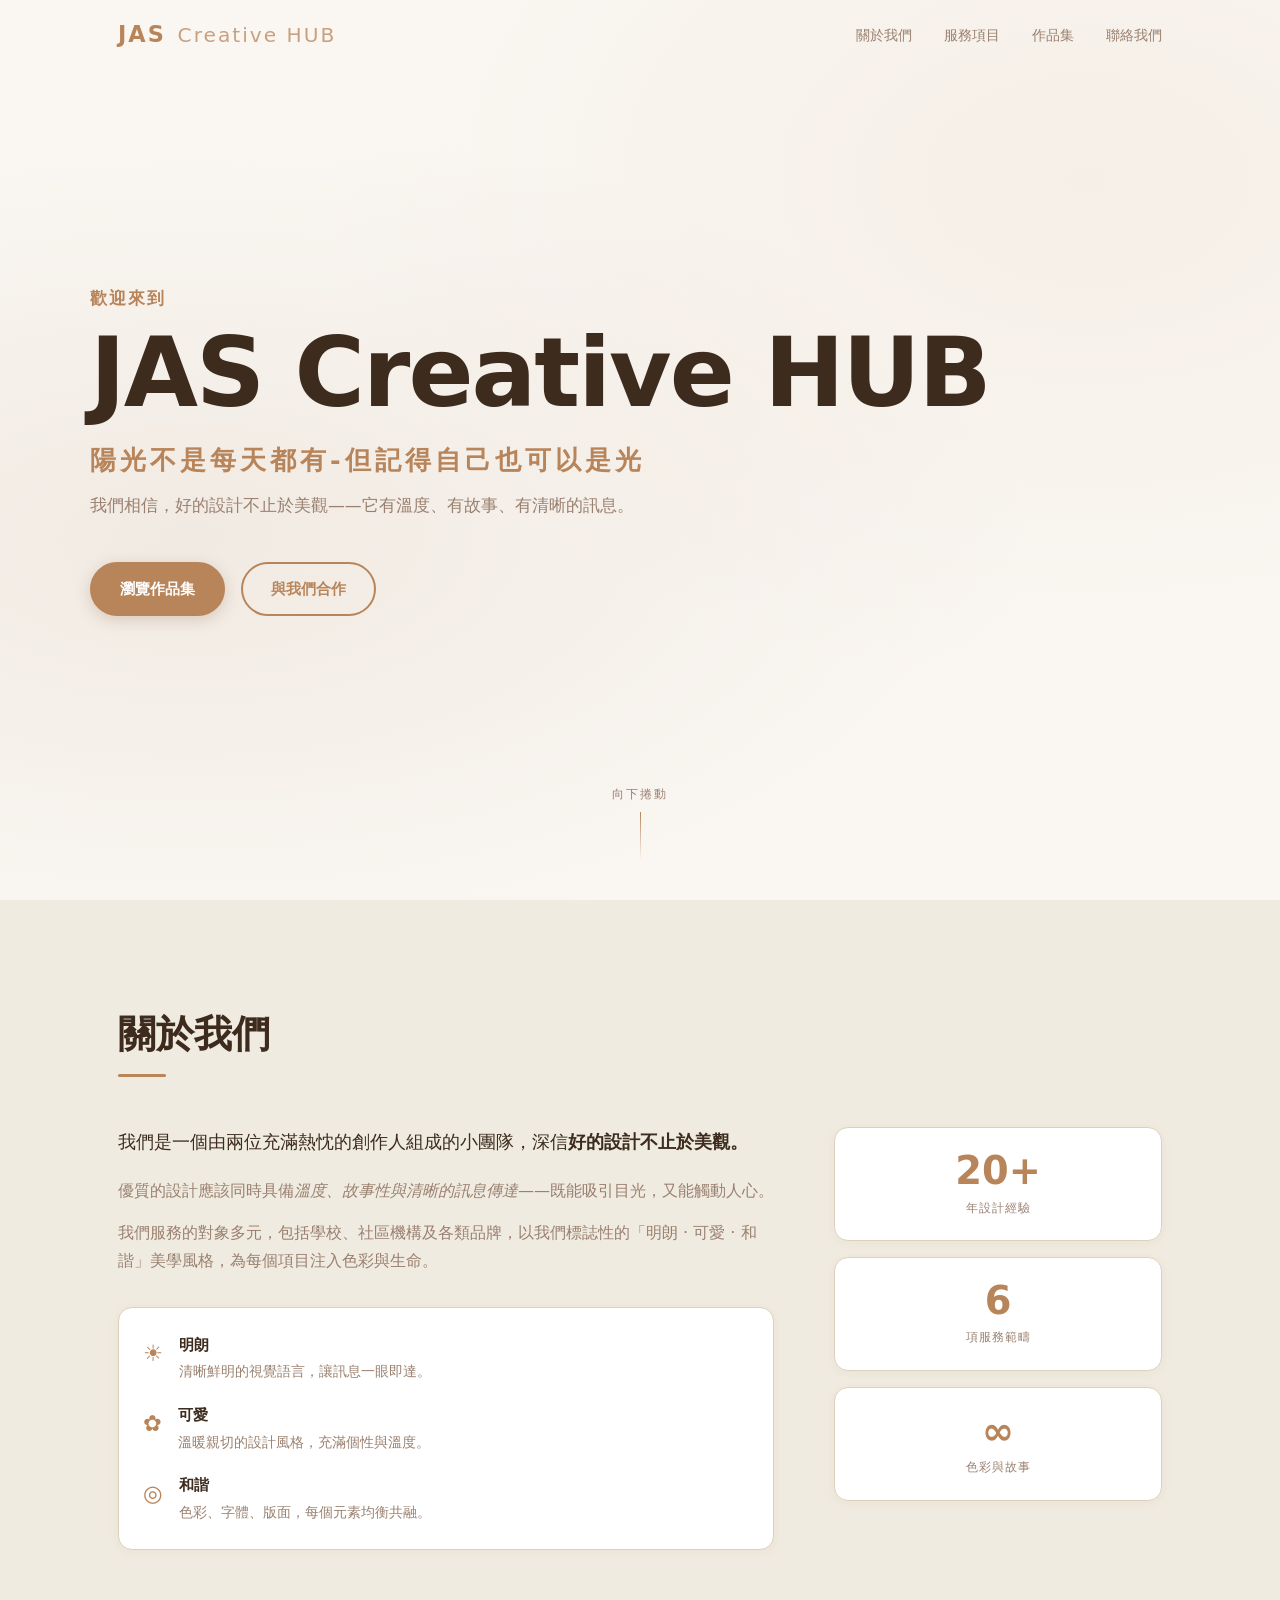
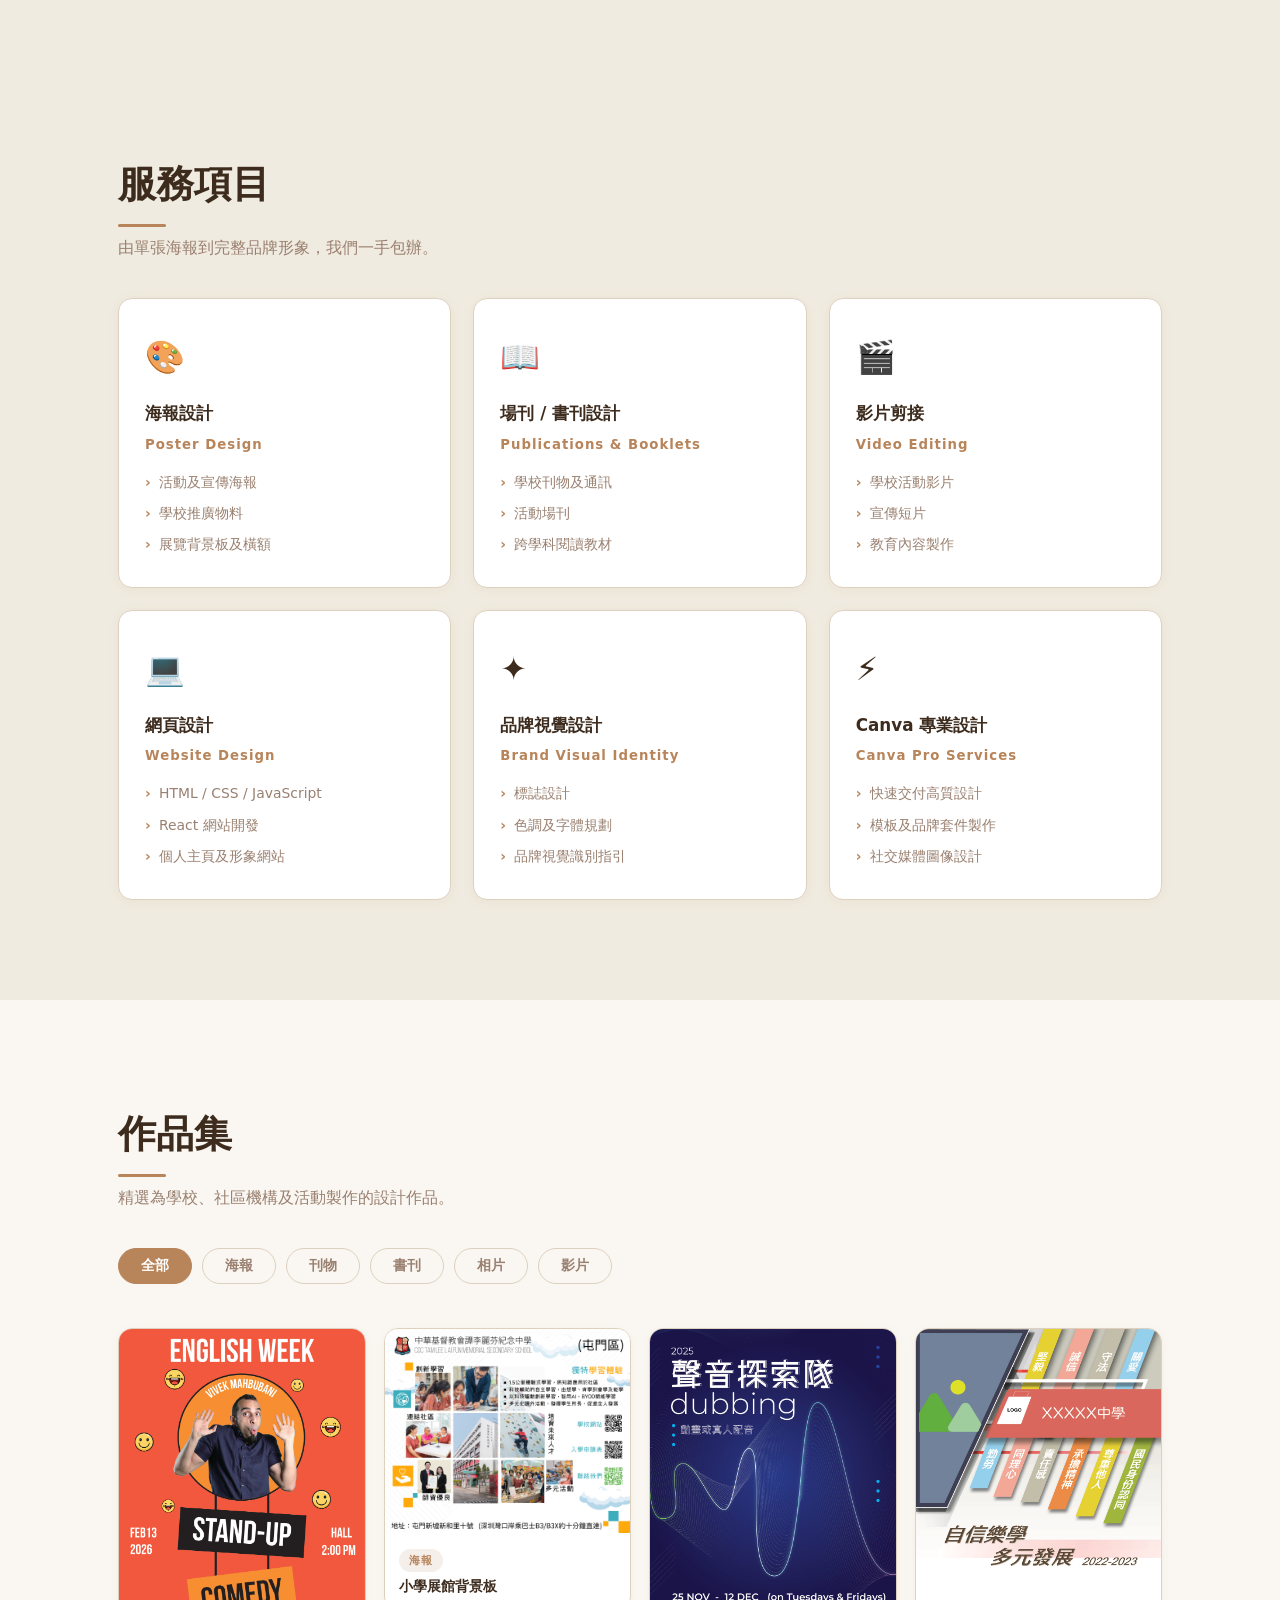
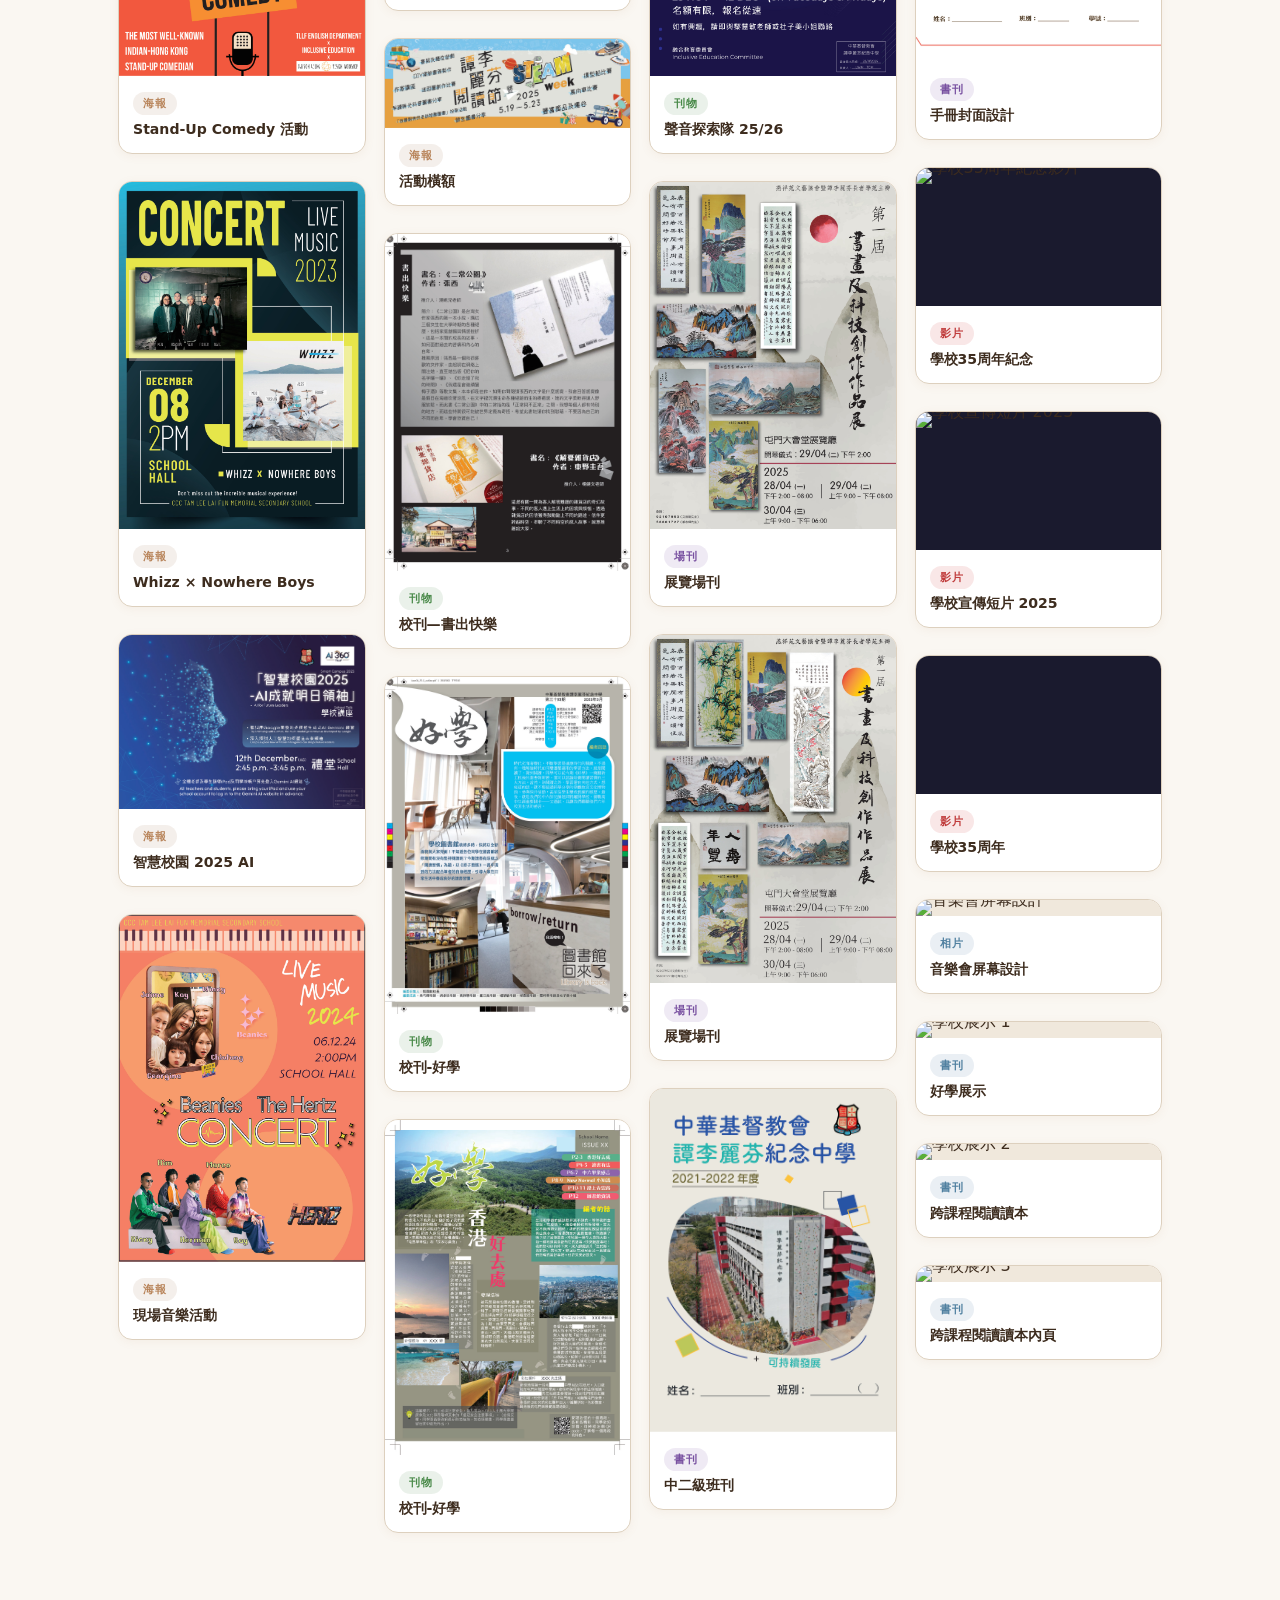
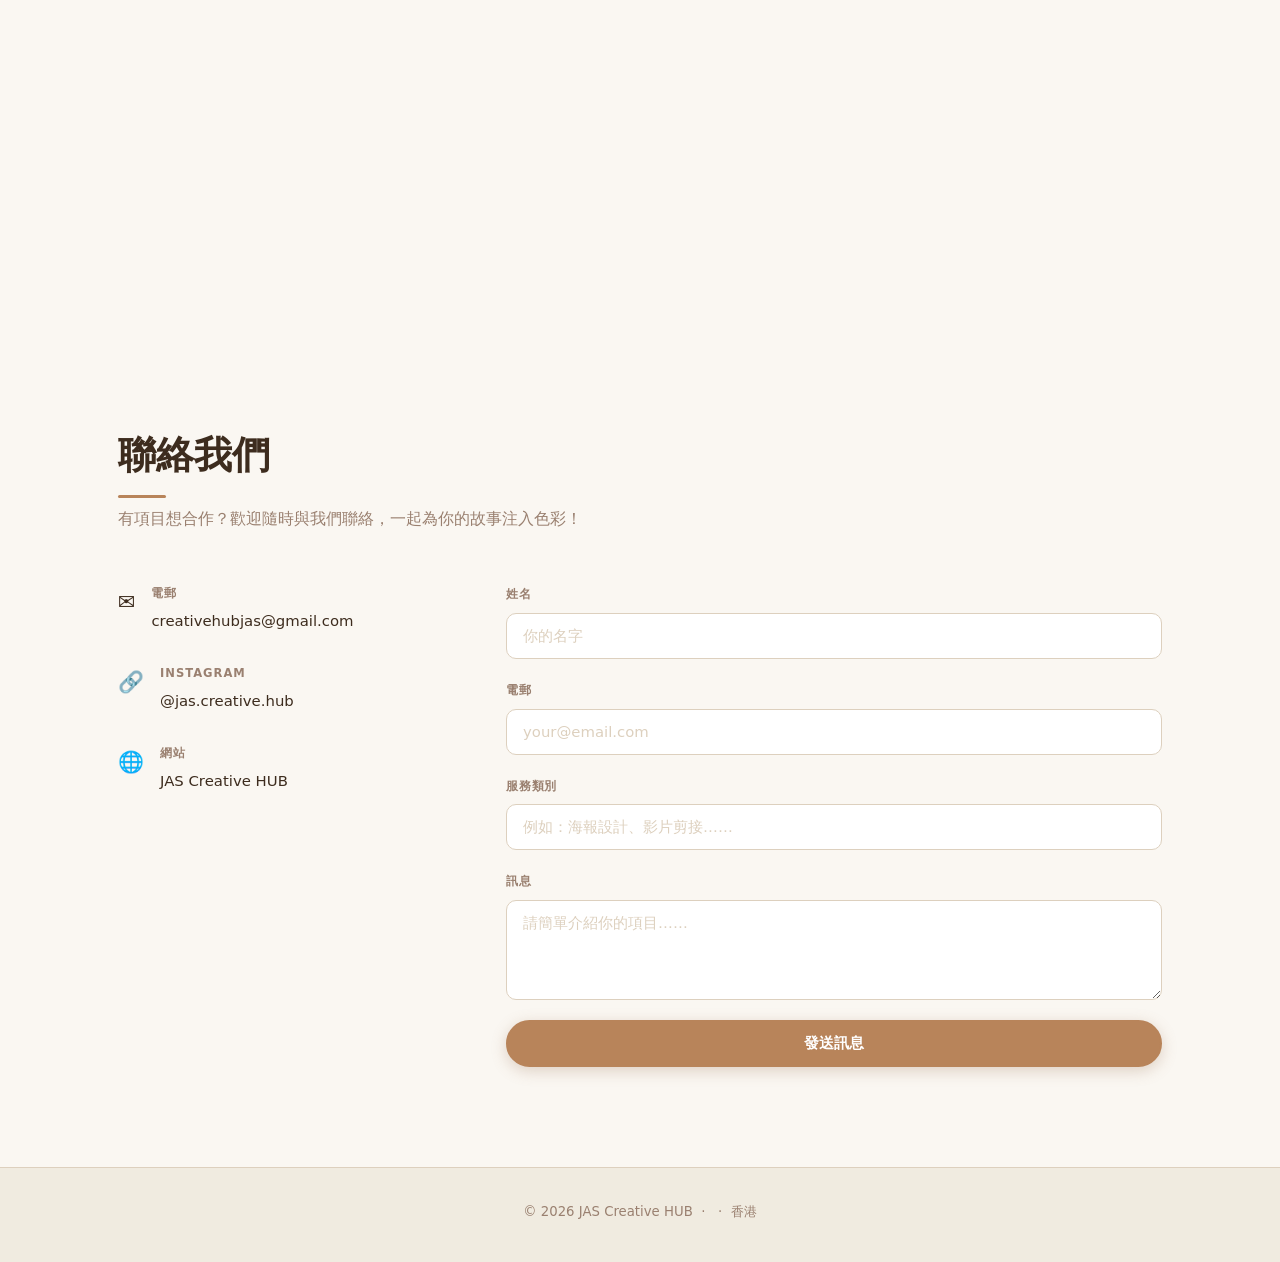
==== commit 579a501d: "加入學校35周年紀念影片" ====
--- a/jas.html
+++ b/jas.html
@@ -315,9 +315,17 @@
         </div>
 
         <!-- Video -->
-        <div class="work-item" data-category="video" data-src="Jas/video/school-video-2025.mp4" data-type="video" data-title="學校宣傳短片 2025">
+        <div class="work-item" data-category="video" data-src="https://www.youtube.com/embed/Trgdjy_LyHo?autoplay=1" data-type="youtube" data-title="學校35周年紀念影片">
           <div class="work-preview work-preview--video">
-            <video class="video-thumb" src="Jas/video/school-video-2025.mp4" preload="metadata" muted playsinline></video>
+            <img src="https://img.youtube.com/vi/Trgdjy_LyHo/maxresdefault.jpg" alt="學校35周年紀念影片" loading="lazy" />
+            <div class="work-overlay video-play-btn"><span>▶ 播放</span></div>
+          </div>
+          <div class="work-meta"><span class="work-tag work-tag--video">影片</span><h3>學校35周年紀念</h3></div>
+        </div>
+
+        <div class="work-item" data-category="video" data-src="https://www.youtube.com/embed/DeoCGN9dKuA?autoplay=1" data-type="youtube" data-title="學校宣傳短片 2025">
+          <div class="work-preview work-preview--video">
+            <img src="https://img.youtube.com/vi/DeoCGN9dKuA/maxresdefault.jpg" alt="學校宣傳短片 2025" loading="lazy" />
             <div class="work-overlay video-play-btn"><span>▶ 播放</span></div>
           </div>
           <div class="work-meta"><span class="work-tag work-tag--video">影片</span><h3>學校宣傳短片 2025</h3></div>
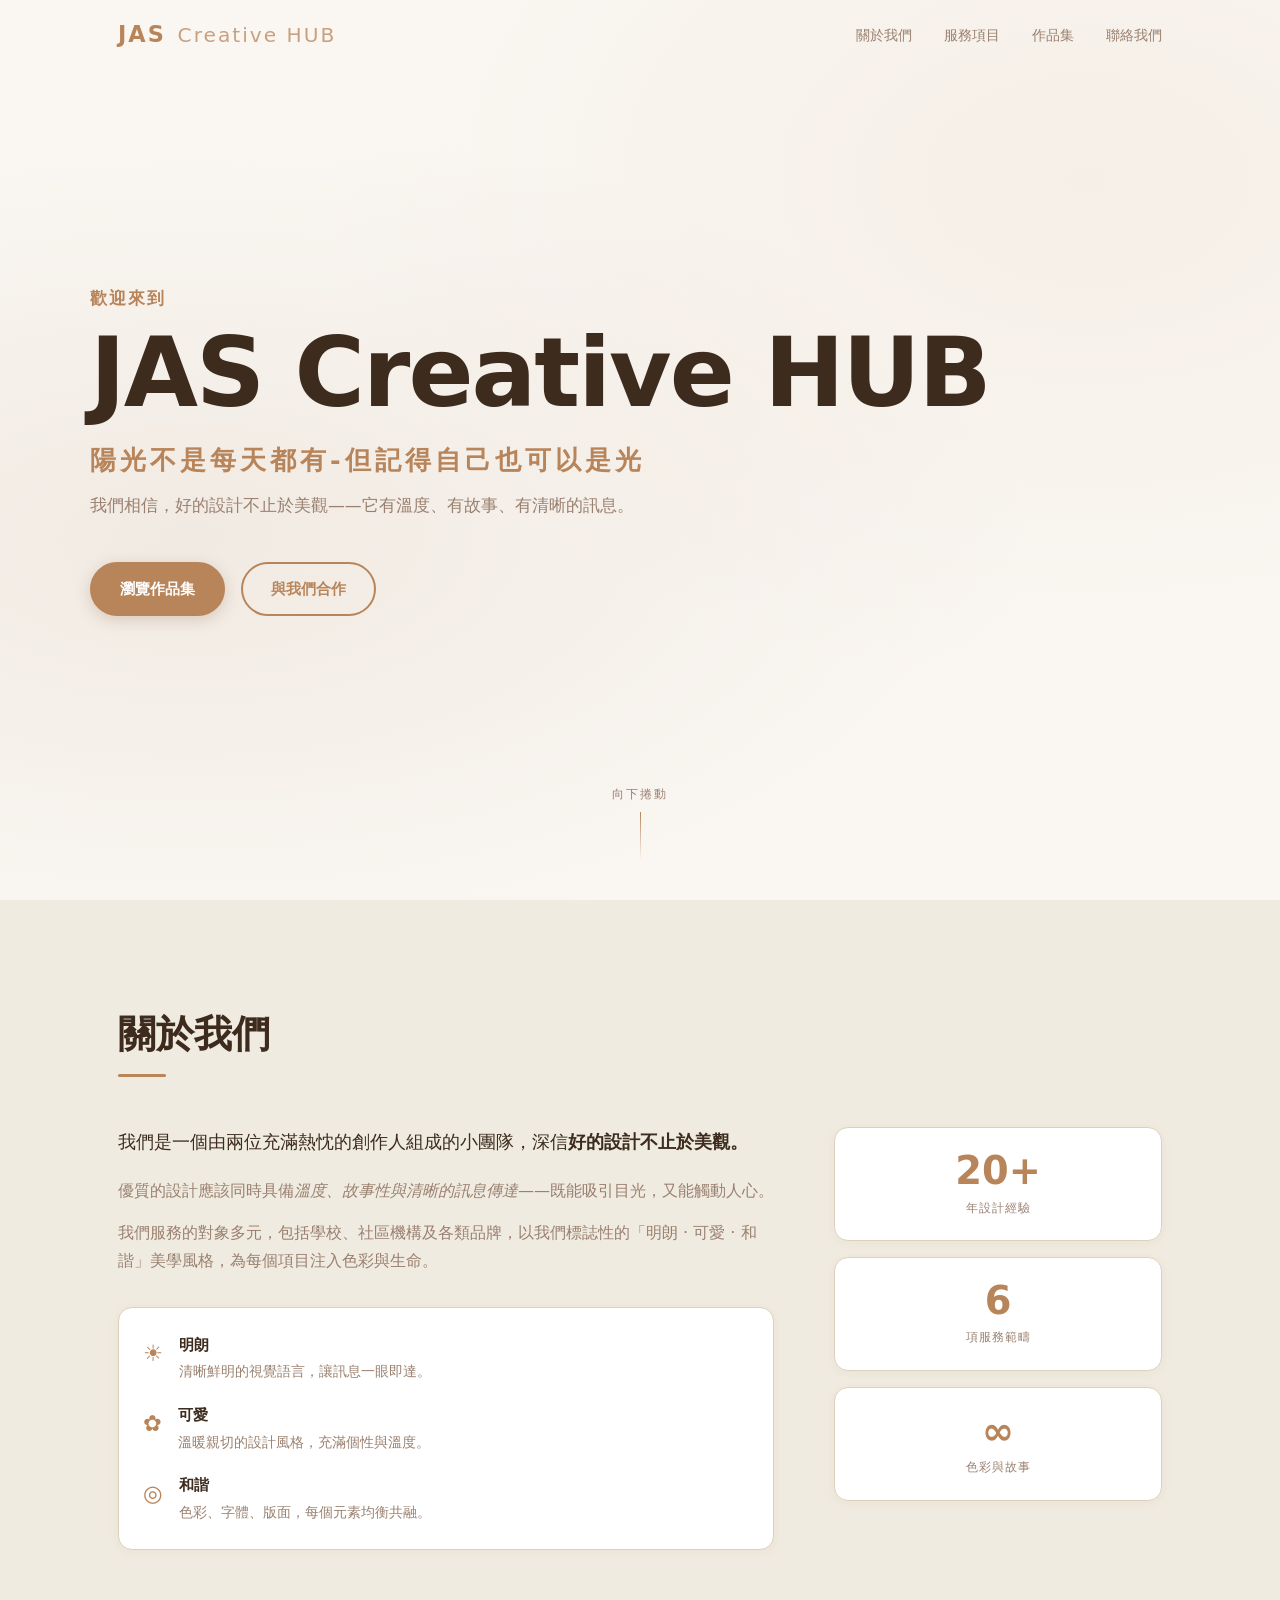
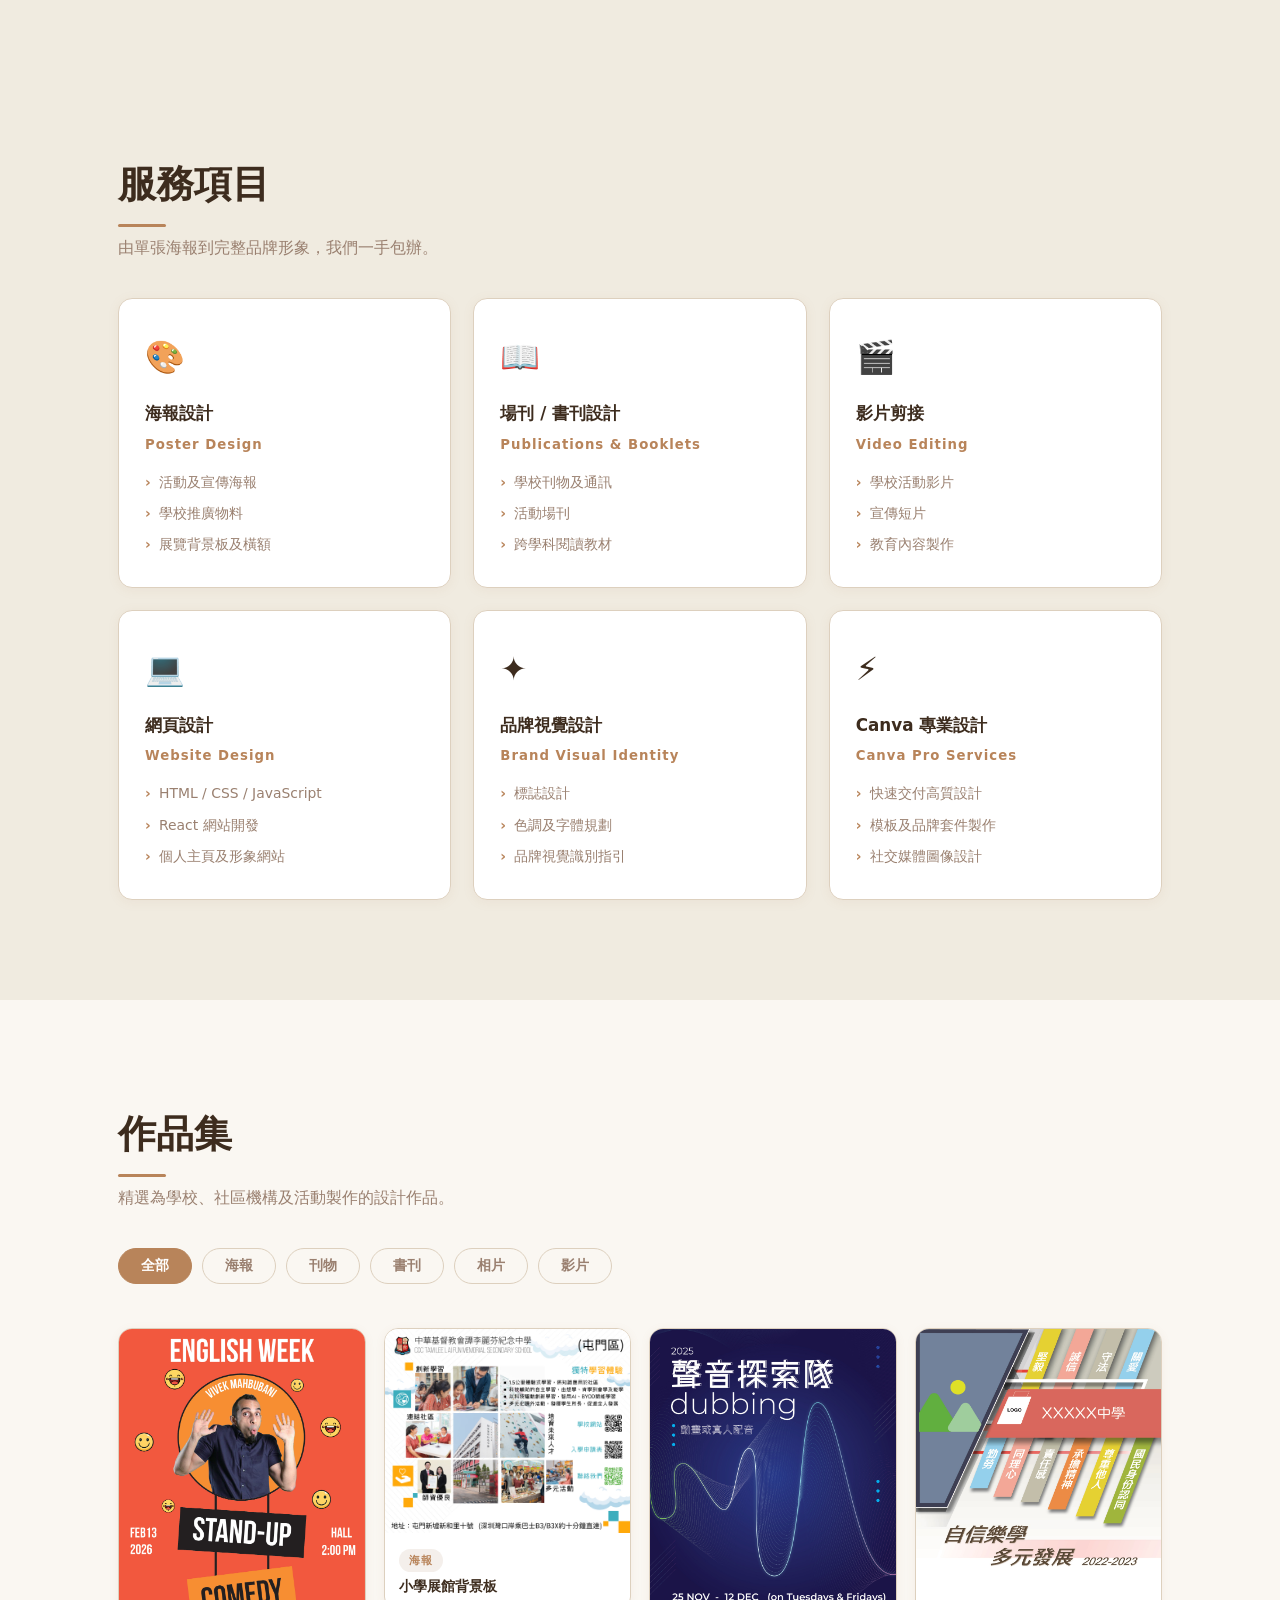
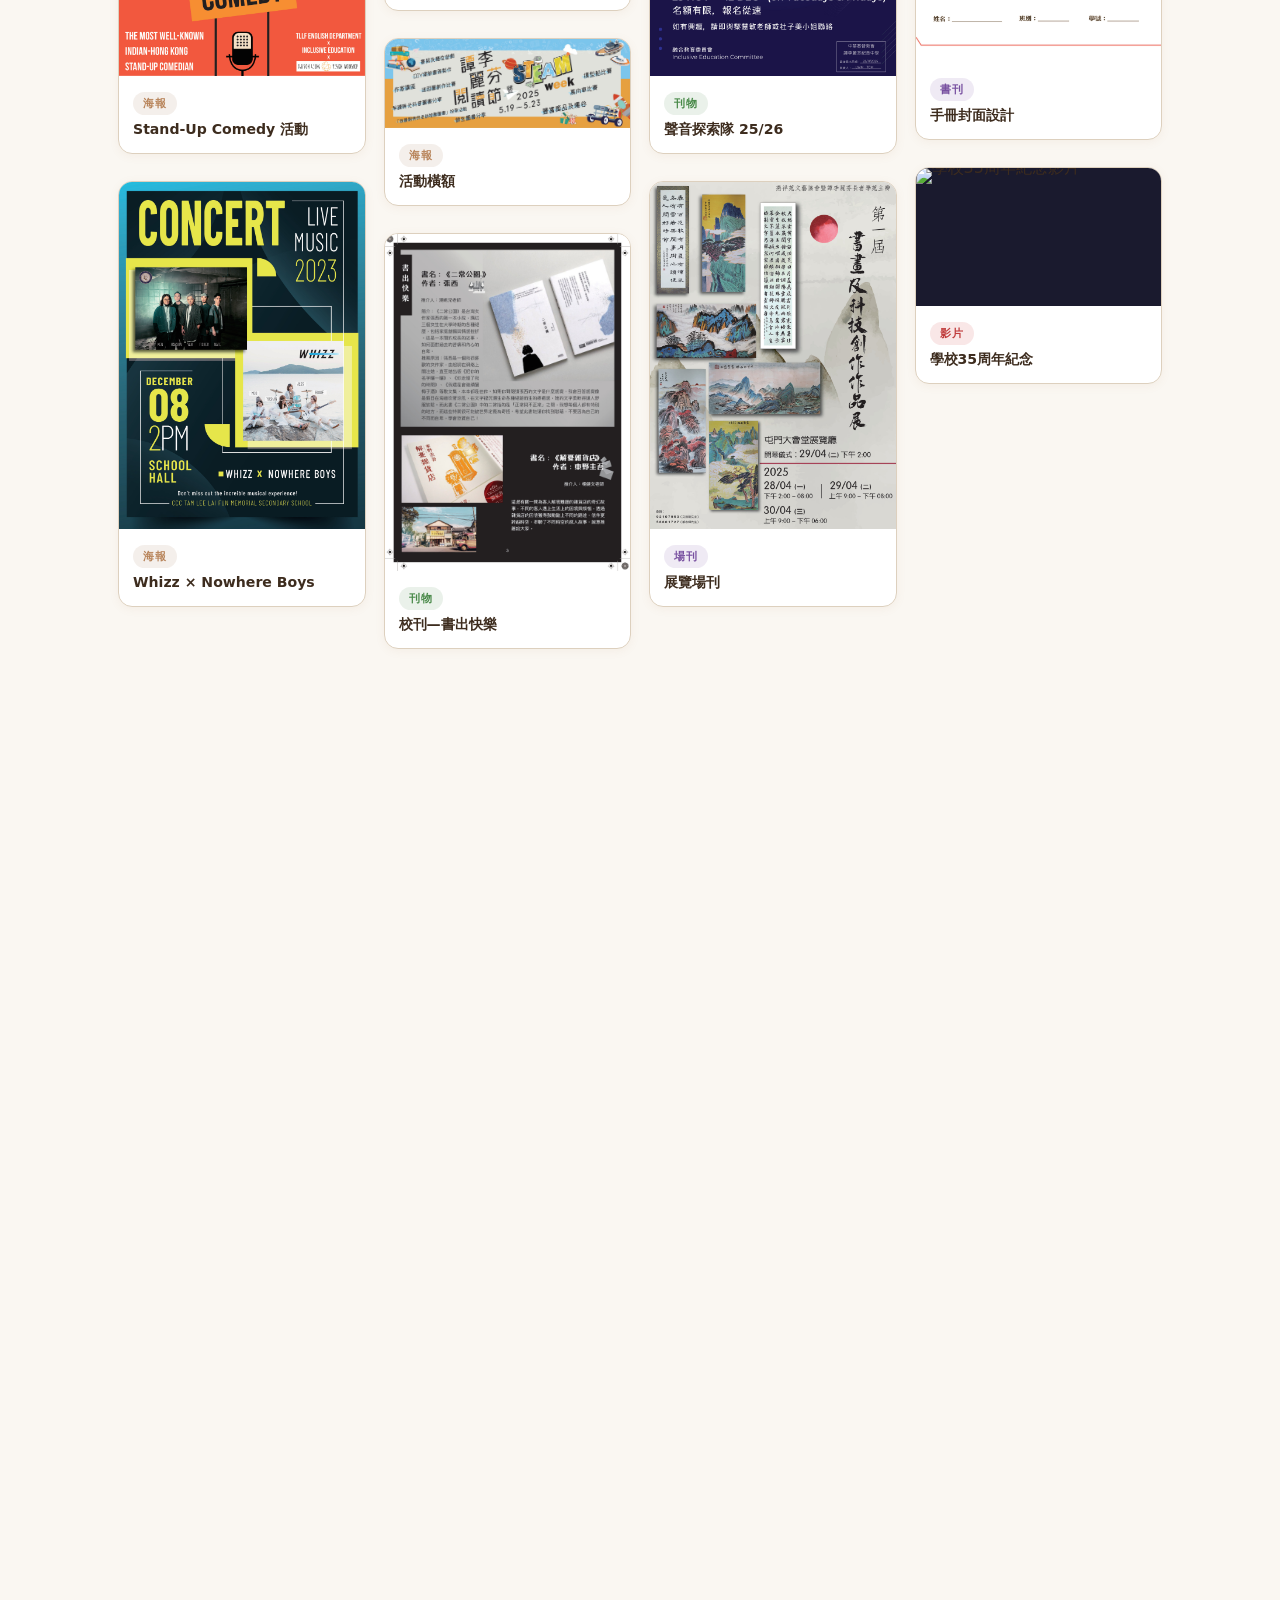
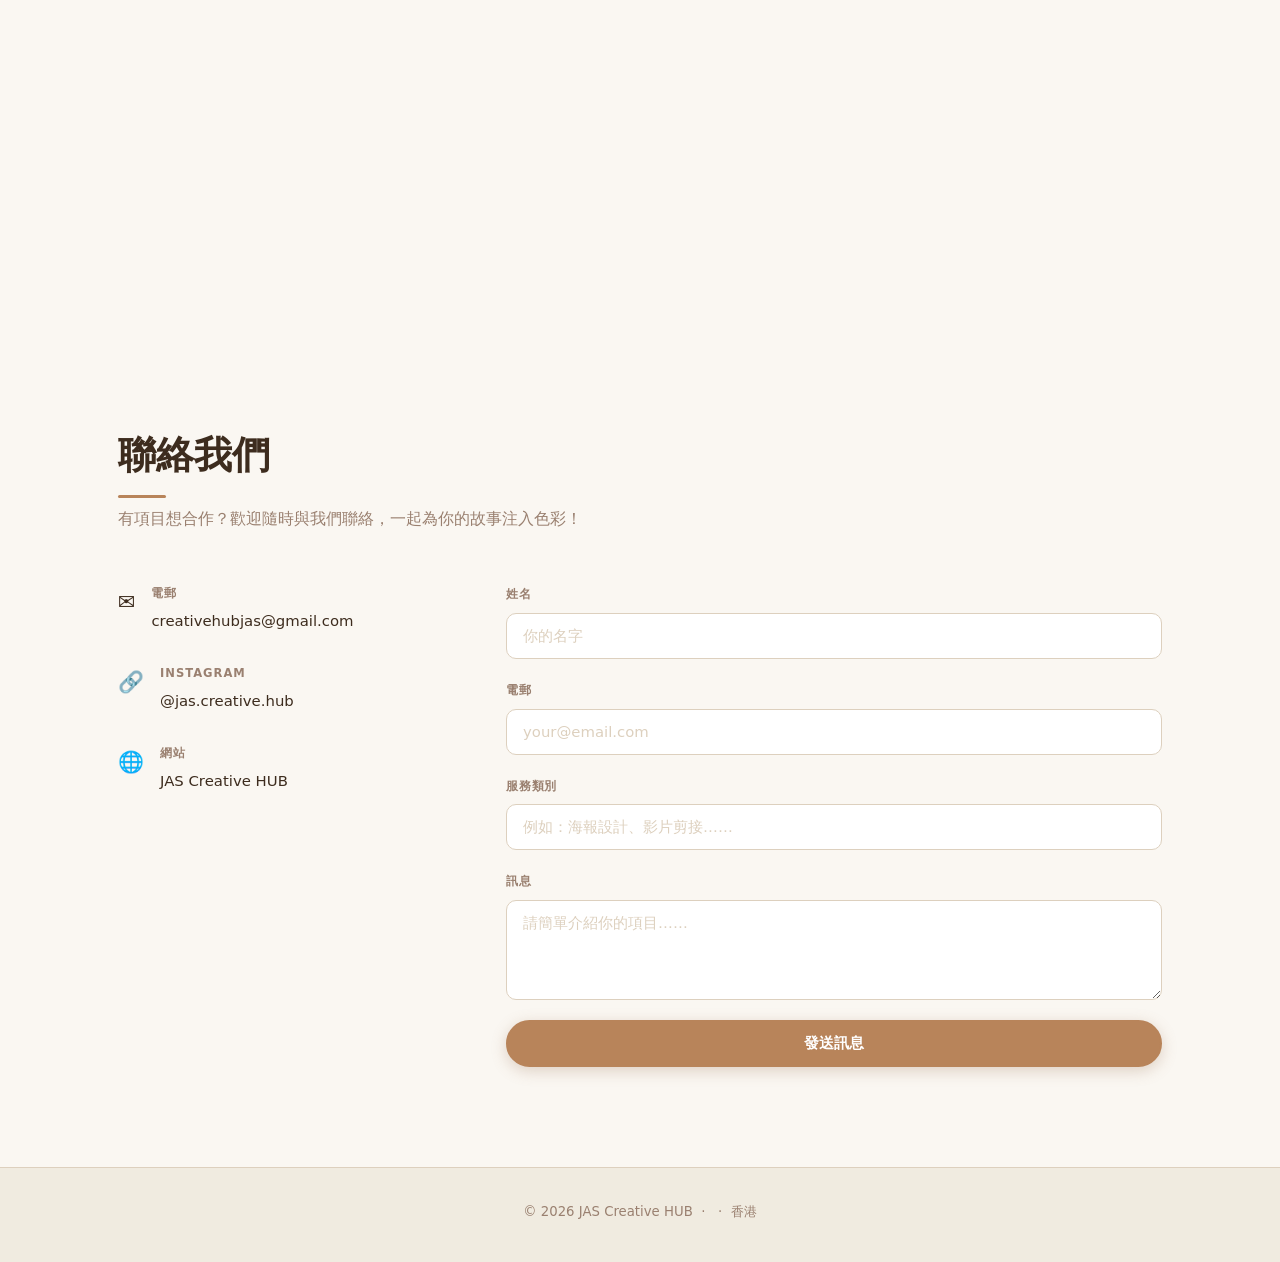
==== commit d8c9dc81: "更新35周年影片連結，加入鄧校長榮休影片" ====
--- a/jas.html
+++ b/jas.html
@@ -315,12 +315,20 @@
         </div>
 
         <!-- Video -->
-        <div class="work-item" data-category="video" data-src="https://www.youtube.com/embed/Trgdjy_LyHo?autoplay=1" data-type="youtube" data-title="學校35周年紀念影片">
+        <div class="work-item" data-category="video" data-src="https://www.youtube.com/embed/TUDZaXtxjLA?autoplay=1" data-type="youtube" data-title="學校35周年紀念影片">
           <div class="work-preview work-preview--video">
-            <img src="https://img.youtube.com/vi/Trgdjy_LyHo/maxresdefault.jpg" alt="學校35周年紀念影片" loading="lazy" />
+            <img src="https://img.youtube.com/vi/TUDZaXtxjLA/maxresdefault.jpg" alt="學校35周年紀念影片" loading="lazy" />
             <div class="work-overlay video-play-btn"><span>▶ 播放</span></div>
           </div>
           <div class="work-meta"><span class="work-tag work-tag--video">影片</span><h3>學校35周年紀念</h3></div>
+        </div>
+
+        <div class="work-item" data-category="video" data-src="https://www.youtube.com/embed/p2VMceX6FTA?autoplay=1" data-type="youtube" data-title="鄧校長榮休">
+          <div class="work-preview work-preview--video">
+            <img src="https://img.youtube.com/vi/p2VMceX6FTA/maxresdefault.jpg" alt="鄧校長榮休" loading="lazy" />
+            <div class="work-overlay video-play-btn"><span>▶ 播放</span></div>
+          </div>
+          <div class="work-meta"><span class="work-tag work-tag--video">影片</span><h3>鄧校長榮休</h3></div>
         </div>
 
         <div class="work-item" data-category="video" data-src="https://www.youtube.com/embed/DeoCGN9dKuA?autoplay=1" data-type="youtube" data-title="學校宣傳短片 2025">
